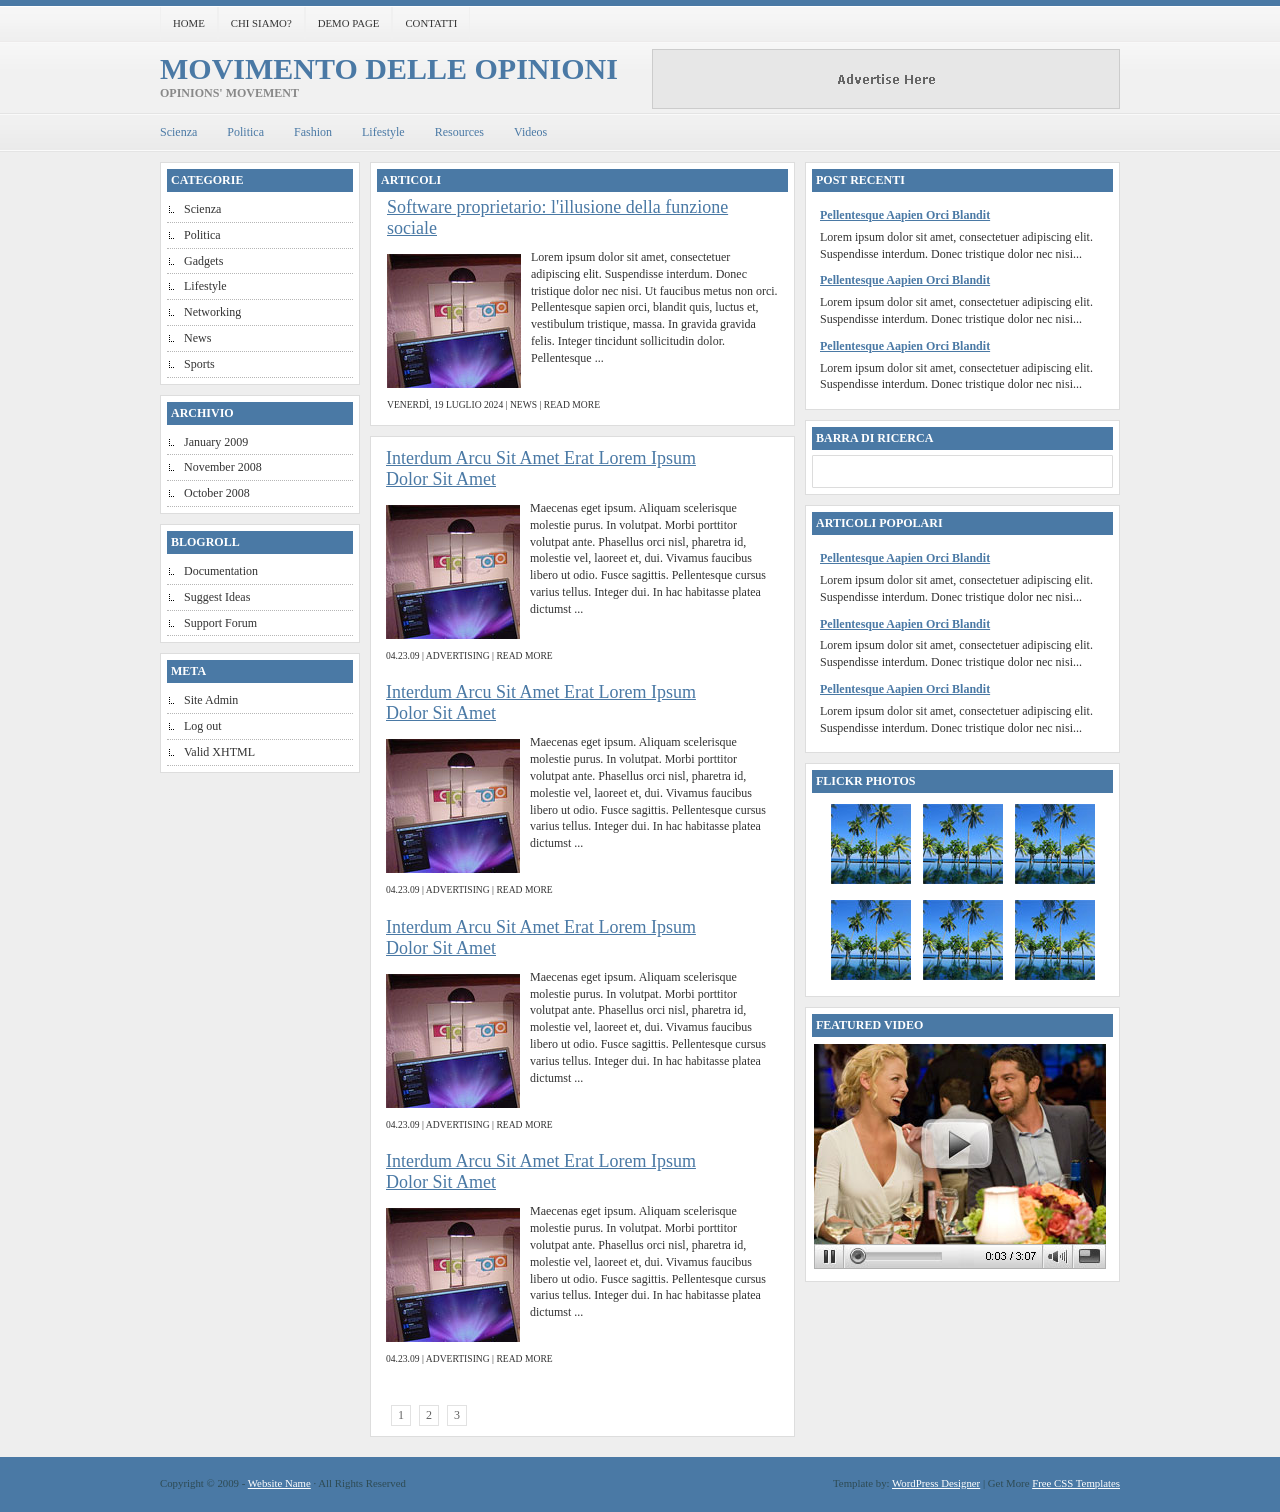
==== index.html @ 12d00dcd "add" ====
<!DOCTYPE html>
<html xmlns="http://www.w3.org/1999/xhtml">
<head>
<title>Mdo - Home</title>
<meta http-equiv="Content-Type" content="text/html; charset=UTF-8" />
<link rel="stylesheet" type="text/css" href="style.css" />
<!--[if lte IE 6]><link rel="stylesheet" type="text/css" href="ie.css" /><![endif]-->
</head>
<body>
<!-- BEGIN wrapper -->
<div id="wrapper">
  <!-- BEGIN header -->
  <div id="header">
    <!-- begin pages -->
    <ul class="pages">
      <li class="f"><a href="index.html">Home</a></li>
      <li><a href="about.html">Chi siamo?</a></li>
      <li><a href="page.html">Demo Page</a></li>
      <li><a href="contact.html">Contatti</a></li>
    </ul>
    <!-- end pages -->
    <!-- begin logo -->
    <div class="logo">
      <h1><a href="#">Movimento delle opinioni</a></h1>
      <p>opinions' movement</p>
    </div>
    <!-- end logo -->
    <!-- begin advertisement -->
    <div class="ad"> <a href="#"><img src="images/ad468x60.gif" alt="" /></a> </div>
    <!-- end advertisement -->
    <!-- begin categories -->
    <ul class="categories">
      <li><a href="#">Scienza</a></li>
      <li><a href="#">Politica</a></li>
      <li><a href="#">Fashion</a></li>
      <li><a href="#">Lifestyle</a></li>
      <li><a href="#">Resources</a></li>
      <li><a href="#">Videos</a></li>
    </ul>
    <!-- end categories -->
  </div>
  <!-- END header -->
  <!-- BEGIN left sidebar -->
  <div id="lsidebar">
    <!-- begin categories -->
    <div class="box">
      <h2>Categorie</h2>
      <ul>
        <li><a href="#">Scienza</a></li>
        <li><a href="#">Politica</a></li>
        <li><a href="#">Gadgets</a></li>
        <li><a href="#">Lifestyle</a></li>
        <li><a href="#">Networking</a></li>
        <li><a href="#">News</a></li>
        <li><a href="#">Sports</a></li>
      </ul>
    </div>
    <!-- end categories -->
    <!-- begin archives -->
    <div class="box">
      <h2>Archivio</h2>
      <ul>
        <li><a href="#">January 2009</a></li>
        <li><a href="#">November 2008</a></li>
        <li><a href="#">October 2008</a></li>
      </ul>
    </div>
    <!-- end archives -->
    <!-- begin blogroll -->
    <div class="box">
      <h2>Blogroll</h2>
      <ul>
        <li><a href="#">Documentation</a></li>
        <li><a href="#">Suggest Ideas</a></li>
        <li><a href="#">Support Forum</a></li>
      </ul>
    </div>
    <!-- end blogroll -->
    <!-- begin meta -->
    <div class="box">
      <h2>Meta</h2>
      <ul>
        <li><a href="#">Site Admin</a></li>
        <li><a href="#">Log out</a></li>
        <li><a href="#">Valid XHTML</a></li>
      </ul>
    </div>
    <!-- end meta -->
  </div>
  <!-- END left sidebar -->
  <!-- BEGIN content -->
  <div id="content">
    <!-- begin featured content -->
    <div id="featured">
      <h2>Articoli</h2>
      <div class="wrapper">
        <div class="featured">
          <h3><a href="#">Software proprietario: l'illusione della funzione sociale</a></h3>
          <span class="comments"></span> <a href="#"><img src="images/_thumb.jpg" alt="" /></a>
          <p> Lorem ipsum dolor sit amet, consectetuer adipiscing elit. Suspendisse interdum. Donec tristique dolor nec nisi. Ut faucibus metus non orci. Pellentesque sapien orci, blandit quis, luctus et, vestibulum tristique, massa. In gravida gravida felis. Integer tincidunt sollicitudin dolor. Pellentesque ...</p>
          <p class="details">Venerdì, 19 Luglio 2024  | <a href="#">News</a> | <a href="#">Read more</a></p>
        </div>
      </div>
    </div>
    <!-- end featured content -->
    <!-- BEGIN recent posts  -->
    <div class="recent">
      <!-- begin post -->
      <div class="post">
        <h3><a href="#">Interdum Arcu Sit Amet Erat Lorem Ipsum Dolor Sit Amet</a></h3>
        <span class="comments"></span> <a href="#"><img src="images/_thumb.jpg" alt="" /></a>
        <p>Maecenas eget ipsum. Aliquam scelerisque molestie purus. In volutpat. Morbi porttitor volutpat ante. Phasellus orci nisl, pharetra id, molestie vel, laoreet et, dui. Vivamus faucibus libero ut odio. Fusce sagittis. Pellentesque cursus varius tellus. Integer dui. In hac habitasse platea dictumst ...</p>
        <p class="details">04.23.09 | <a href="#">Advertising</a> | <a href="#">Read more</a></p>
      </div>
      <!-- end post -->
      <!-- begin post -->
      <div class="post">
        <h3><a href="#">Interdum Arcu Sit Amet Erat Lorem Ipsum Dolor Sit Amet</a></h3>
        <span class="comments"></span> <a href="#"><img src="images/_thumb.jpg" alt="" /></a>
        <p>Maecenas eget ipsum. Aliquam scelerisque molestie purus. In volutpat. Morbi porttitor volutpat ante. Phasellus orci nisl, pharetra id, molestie vel, laoreet et, dui. Vivamus faucibus libero ut odio. Fusce sagittis. Pellentesque cursus varius tellus. Integer dui. In hac habitasse platea dictumst ...</p>
        <p class="details">04.23.09 | <a href="#">Advertising</a> | <a href="#">Read more</a></p>
      </div>
      <!-- end post -->
      <!-- begin post -->
      <div class="post">
        <h3><a href="#">Interdum Arcu Sit Amet Erat Lorem Ipsum Dolor Sit Amet</a></h3>
        <span class="comments"></span> <a href="#"><img src="images/_thumb.jpg" alt="" /></a>
        <p>Maecenas eget ipsum. Aliquam scelerisque molestie purus. In volutpat. Morbi porttitor volutpat ante. Phasellus orci nisl, pharetra id, molestie vel, laoreet et, dui. Vivamus faucibus libero ut odio. Fusce sagittis. Pellentesque cursus varius tellus. Integer dui. In hac habitasse platea dictumst ...</p>
        <p class="details">04.23.09 | <a href="#">Advertising</a> | <a href="#">Read more</a></p>
      </div>
      <!-- end post -->
      <!-- begin post -->
      <div class="post">
        <h3><a href="#">Interdum Arcu Sit Amet Erat Lorem Ipsum Dolor Sit Amet</a></h3>
        <span class="comments"></span> <a href="#"><img src="images/_thumb.jpg" alt="" /></a>
        <p>Maecenas eget ipsum. Aliquam scelerisque molestie purus. In volutpat. Morbi porttitor volutpat ante. Phasellus orci nisl, pharetra id, molestie vel, laoreet et, dui. Vivamus faucibus libero ut odio. Fusce sagittis. Pellentesque cursus varius tellus. Integer dui. In hac habitasse platea dictumst ...</p>
        <p class="details">04.23.09 | <a href="#">Advertising</a> | <a href="#">Read more</a></p>
      </div>
      <!-- end post -->
      <!-- begin post navigation -->
      <div class="postnav">
        <ul>
          <li><a href="#">1</a></li>
          <li><a href="#">2</a></li>
          <li><a href="#">3</a></li>
        </ul>
      </div>
      <!-- end post navigation -->
      <div class="break"></div>
    </div>
    <!-- END recent posts  -->
  </div>
  <!-- END content -->
  <!-- BEGIN right sidebar -->
  <div id="rsidebar">
    <!-- begin advertisement -->
    <div class="box">
      <h2>Post recenti</h2>
      <ul>
        <li> <a href="#">Pellentesque Aapien Orci Blandit</a>
          <p>Lorem ipsum dolor sit amet, consectetuer adipiscing elit. Suspendisse interdum. Donec tristique dolor nec nisi...</p>
        </li>
        <li> <a href="#">Pellentesque Aapien Orci Blandit</a>
          <p>Lorem ipsum dolor sit amet, consectetuer adipiscing elit. Suspendisse interdum. Donec tristique dolor nec nisi...</p>
        </li>
        <li> <a href="#">Pellentesque Aapien Orci Blandit</a>
          <p>Lorem ipsum dolor sit amet, consectetuer adipiscing elit. Suspendisse interdum. Donec tristique dolor nec nisi...</p>
        </li>
      </ul>
    </div>
    <!-- end advertisement -->
    <!-- begin search box -->
    <div class="box">
      <h2>Barra di ricerca</h2>
      <form action="#">
        <input type="text" name="s" id="s" value="" />
        <button type="submit">Go</button>
      </form>
    </div>
    <!-- end search box -->
    <!-- begin popular posts -->
    <div class="box">
      <h2>Articoli popolari</h2>
      <ul>
        <li> <a href="#">Pellentesque Aapien Orci Blandit</a>
          <p>Lorem ipsum dolor sit amet, consectetuer adipiscing elit. Suspendisse interdum. Donec tristique dolor nec nisi...</p>
        </li>
        <li> <a href="#">Pellentesque Aapien Orci Blandit</a>
          <p>Lorem ipsum dolor sit amet, consectetuer adipiscing elit. Suspendisse interdum. Donec tristique dolor nec nisi...</p>
        </li>
        <li> <a href="#">Pellentesque Aapien Orci Blandit</a>
          <p>Lorem ipsum dolor sit amet, consectetuer adipiscing elit. Suspendisse interdum. Donec tristique dolor nec nisi...</p>
        </li>
      </ul>
    </div>
    <!-- end popular posts -->
    <!-- begin flickr photos -->
    <div class="box">
      <h2>Flickr Photos</h2>
      <p class="flickr"><a href="#"><img src="images/_flickr.jpg" alt="" /></a><a href="#"><img src="images/_flickr.jpg" alt="" /></a><a href="#"><img src="images/_flickr.jpg" alt="" /></a><a href="#"><img src="images/_flickr.jpg" alt="" /></a><a href="#"><img src="images/_flickr.jpg" alt="" /></a><a href="#"><img src="images/_flickr.jpg" alt="" /></a></p>
    </div>
    <!-- end flickr photos -->
    <!-- begin featured video -->
    <div class="box">
      <h2>Featured Video</h2>
      <div class="video"> <img src="images/_video.jpg" alt="" /> </div>
    </div>
    <!-- end featured video -->
    <!-- begin tag cloud -->
    <!-- end tag cloud -->
  </div>
  <!-- END right sidebar -->
</div>
<!-- END wrapper -->
<!-- BEGIN footer -->
<div id="footer">
  <div class="wrapper">
    <p class="l">Copyright &copy; 2009 - <a href="#">Website Name</a> &middot; All Rights Reserved</p>
    <p class="r">Template by: <a href="http://www.wpthemedesigner.com/">WordPress Designer</a> | Get More <a href="#">Free CSS Templates</a></p>
  </div>
</div>
<!-- END footer -->
</body>
</html>
---- style.css ----
* {
	margin: 0; padding: 0;
}
body {
	text-align: center;
	font: 12px Verdana;
	color: #333333;
	background: #EEEEEE url(images/background.gif) repeat-x 0 0;
}
a {
	color: #4A79A5;
}
a:hover {
	text-decoration: none;
	color: #ff0000;
}
img {
	border: 0;
}

.break {
	font-size: 0;
	width: 0; height: 0;
	clear: both;
}
.alignleft {
	float: left;
	margin: 4px 10px 5px 0;
}
.alignright {
	float: right;
	margin: 4px 0 5px 10px;
}
.aligncenter {
	text-align: center;
}
.hidden {
	display: none;
}

/** BEGIN wrapper **/
#wrapper {
	width: 960px;
	margin: auto auto;
	text-align: left;
}
/** END wrapper **/

/** BEGIN header **/
#header {
	height: 152px;
	margin-bottom: 10px;
	overflow: hidden;
}
	#header .pages {
		list-style-type: none;
		height: 42px;
		padding-top: 7px;
	}
		#header .pages li {
			float: left;
			text-transform: uppercase;
			font-size: 0.9em;
		}
		#header .pages li a {
			display: block;
			text-decoration: none;
			color: #333333;
			display: block;
			padding: 10px 12px;
			border-width: 0 1px;
			border-style: solid;
			border-color: #F0F0F0;
		}
		#header .pages li a:hover {
			border-color: #ffffff;
		}
	#header .logo {
		float: left;
		clear: both;
		height: 65px;
	}
		#header .logo h1 {
			text-transform: uppercase;
			font-size: 2.5em;
			padding-top: 3px;
		}
			#header .logo h1 a {
				text-decoration: none;
			}
		#header .logo p {
			font-weight: bold;
			text-transform: uppercase;
			color: #888888;
		}
	#header .ad {
		float: right;
	}
	#header .categories {
		list-style-type: none;
		clear: both;
		height: 37px;
		margin-left: -15px;
	}
		#header .categories li {
			float: left;
		}
		#header .categories li a {
			display: block;
			padding: 11px 15px 12px;
			text-decoration: none;
		}
		#header .categories li a:hover {
			font-weight: bold;
			color: #4A79A5;
		}
/** END header **/

/** BEGIN sidebars **/
.box {
	background-color: #FFFFFF;
	border: 1px solid #DDDDDD;
	padding: 6px;
	margin-bottom: 10px;
}
	.box h2 {
		background-color: #4A79A5;
		color: #ffffff;
		font-size: 1em;
		text-transform: uppercase;
		padding: 4px;
		margin-bottom: 5px;
	}
#lsidebar {
	width: 200px;
	float: left;
	padding-bottom: 10px;
}
	#lsidebar ul {
		list-style-type: none;
	}
		#lsidebar ul li {
			line-height: 1.4em;
			padding: 4px 0 4px 17px;
			background: url(images/bullet.gif) no-repeat 2px 9px;
			border-bottom: 1px dotted #B6B6B6;
		}
		#lsidebar ul li a {
			color: #333333;
			text-decoration: none;
		}
		#lsidebar ul li a:hover {
			color: #4A79A5;
			text-decoration: underline;
		}
#rsidebar {
	width: 315px;
	float: right;
	padding-bottom: 10px;
}
	#rsidebar .ads {
		padding: 0 7px;
		text-align: center;
	}
		#rsidebar .ads img {
			margin: 7px;
		}
	#rsidebar form {
		height: 33px;
		background: url(images/search.gif) no-repeat center 0;
	}
		#rsidebar form input {
			border: 0;
			width: 290px;
			margin: 9px 0 0 5px;
		}
		#rsidebar form button {
			display: none;
		}
	#rsidebar ul {
		list-style-type: none;
		padding: 5px 8px;
	}
		#rsidebar ul li {
			line-height: 1.4em;
			padding: 5px 0;
		}
		#rsidebar ul li a {
			font-weight: bold;
		}
		#rsidebar ul li p {
			padding-top: 5px;
		}
	#rsidebar .flickr {
		text-align: center;
		padding: 0 7px;
	}
		#rsidebar .flickr img {
			margin: 6px;
		}
	#rsidebar .video {
		padding: 2px;
	}
	#rsidebar .tags {
		padding: 2px 6px;
	}
		#rsidebar .tags a {
			
		}
		#rsidebar .tags a:hover {
			
		}
/** END sidebars **/

/** BEGIN content **/
#content {
	width: 425px;
	float: left;
	padding: 0 0 10px 10px;
}
	#featured {
		background-color: #FFFFFF;
		border: 1px solid #DDDDDD;
		height: 250px;
		margin-bottom: 10px;
		padding: 6px;
	}
	#content .featured {
		position: relative;
		padding: 0 6px 12px;
		height: 240px;

	}
		#featured h2 {
			background-color: #4A79A5;
			color: #ffffff;
			font-size: 1em;
			text-transform: uppercase;
			padding: 4px;
			margin-bottom: 5px;
		}
		#content .featured .comments a {
			position: absolute;
			display: block;
			width: 31px; height: 25px;
			background: url(images/comments.gif) no-repeat 0 0;
			top: 5px; right: 10px;
			text-align: center;
			font-size: 0.8em;
			color: #333333;
			text-decoration: none;
			padding-top: 5px;
		}
		#content .featured h3 {
			font-size: 1.5em;
			margin-bottom: 10px;
			font-weight: normal;
			padding: 0 50px 0 4px;
		}
		#content .featured img {
			float: left;
			margin: 5px 10px 10px 4px;
			width: 134px; height: 134px;
		}
		#content .featured p {
			line-height: 1.4em;
			margin-bottom: 10px;
			padding: 0 4px;
		}
		#content .featured .details {
			clear: both;
			text-transform: uppercase;
			font-size: 0.8em;
			margin-bottom: 0;
		}
			#content .featured .details a {
				color: #333333;
				text-decoration: none;
			}
			#content .featured .details a:hover {
				color: #4A79A5;
				text-decoration: underline;
			}
	#content .recent {
		background-color: #FFFFFF;
		border: 1px solid #DDDDDD;
		padding: 6px;
		margin-bottom: 10px;
	}
	#content .post {
		position: relative;
		padding: 5px;
		margin-bottom: 10px;
	}
		#content .recent h2 {
			background-color: #4A79A5;
			color: #ffffff;
			font-size: 1em;
			text-transform: uppercase;
			padding: 4px;
			margin-bottom: 5px;
		}
		#content .post .comments a {
			position: absolute;
			display: block;
			width: 31px; height: 25px;
			background: url(images/comments.gif) no-repeat 0 0;
			top: 10px; right: 10px;
			text-align: center;
			font-size: 0.8em;
			color: #333333;
			text-decoration: none;
			padding-top: 5px;
		}
		#content .post h3 {
			font-size: 1.5em;
			margin-bottom: 10px;
			font-weight: normal;
			padding: 0 50px 0 4px;
		}
		#content .post img {
			float: left;
			margin: 5px 10px 10px 4px;
			width: 134px; height: 134px;
		}
		#content .post p {
			line-height: 1.4em;
			margin-bottom: 10px;
			padding: 0 4px;
		}
		#content .post .details {
			clear: both;
			text-transform: uppercase;
			font-size: 0.8em;
			margin-bottom: 0;
		}
			#content .post .details a {
				color: #333333;
				text-decoration: none;
			}
			#content .post .details a:hover {
				color: #4A79A5;
				text-decoration: underline;
			}
	#content .postnav {
		clear: both;
		padding: 10px 0;
	}
		#content .postnav ul {
			list-style-type: none;
			padding: 10px;
		}
			#content .postnav ul li {
				float: left;
				color: #B5B4BC;
				padding: 4px;
			}
			#content .postnav ul li a {
				color: #636363;
				text-decoration: none;
				display: block;
				padding: 2px 6px;
				border: 1px solid #E2E2E2;
			}
			#content .postnav ul li a:hover {
				border-color: #ffffff;
			}
			#wp_page_numbers ul {
				border-top: 0 !important;
			}
			#wp_page_numbers .page_info {
				padding: 3px 6px !important;
				margin-right: 2px;
				border: 1px solid #e0e0e0 !important;
				margin-top: 4px;
			}
			#wp_page_numbers .active_page a {
				background-color: #ffffff !important;
				border: 0 !important;
			}
/** END content **/

/** BEGIN footer **/
#footer {
	clear: both;
	background-color: #4A79A5;
	color: #2E4B54;
	font-size: 0.9em;
	height: 35px;
	padding-top: 20px;
}
	#footer a {
		color: #ffffff;
	}
	#footer .wrapper {
		width: 960px;
		margin: auto auto;
		text-align: left;
	}
	#footer .l {
		float: left;
	}
	#footer .r {
		float: right;
	}
/** END footer **/

/** BEGIN miscellaneous **/
#content .single {
	padding: 2px;
}
	#content .single p {
		line-height: 1.5em;
		margin-bottom: 10px;
	}
	#content .single ul, #content .single ol {
		list-style-position: inside;
		margin-bottom: 10px;
	}
	#content .single li {
		line-height: 1.5em;
		padding: 2px 0;
	}
	#content .single blockquote {
		padding: 10px 10px 5px;
		margin-bottom: 10px;

		background-color: #eeeeee;
		border-width: 1px 0;
		border-style: solid;
		border-color: #e0e0e0;
	}
	#content .single h3, #content .single h4, #content .single h5, #content .single h6 {
		font-size: 1.2em;
		margin-bottom: 5px;
	}
#comments {
	padding: 2px;
}
	#comments a {
		text-decoration: none;
	}
	#comments h2 {
		font-size: 1.6em;
		margin: 10px 0;
	}
	#comments p {
		margin-bottom: 10px;
		line-height: 1.6em;
	}
	#comments form {
		
	}
	#comments form p {
		margin-bottom: 5px;
	}
		#comments form input {
			margin-right: 5px;
		}
		#comments form input, textarea {
			border: 1px solid #cccccc;
			font-size: 0.9em;
			font-family: Verdana;
			padding: 4px;
			background-position: 4px 4px;
			background-repeat: no-repeat;
		}
		#comments form input {
			width: 240px;
			border: 1px solid #cccccc;
		}
		#comments form textarea {
			width: 350px;
			padding: 4px 4px !important;
			border: 1px solid #cccccc;
		}
		#comments form button {
			border: 1px solid #a0a0a0;
			font-size: 1em;
			font-family: Verdana;
			padding: 2px 6px;
		}
	.commentdetails {
		margin-top: 25px;
	}
	.commentauthor {
		margin-bottom: 5px !important;
		font-weight: bold;
	}
	.commentdate {
		font-size: 0.8em;
		margin-bottom: 5px;
		color: #909090;
	}
	.required {
		color: #ff0000;
	}
h2.title {
	font-size: 1em !important;
	text-transform: uppercase;
	padding: 10px;
	color: #565656;
}
.notfound {
	padding: 40px;
}
	.notfound h2 {
		font-size: 18px;
		font-weight: normal;
		margin-bottom: 10px;
	}

/** END miscellaneous **/


#comments ol {
	list-style-type: none;
	clear: both;
	padding: 0;
	margin: 0;
}
	#comments .buffer {
		padding: 10px;
	}
	#comments ol li {
		margin-bottom: 10px;
	}
	#comments ol li ul li {
		border: 1px solid #e0e0e0;
		padding: 10px;
	}
	#comments ol li .avatar {
		float: right;
	}
	#comments ol li .comment-author {
		
	}
		#comments ol li .comment-author .fn {
			font-weight: bold;
			font-size: 1.2em;
		}
	#comments ol li .comment-meta {
		font-size: 0.9em;
		color: #999999;
		margin: 5px 0 10px;
	}
	#comments ol li .reply {
		font-size: 0.9em;
		font-weight: bold;
		padding-bottom: 10px;
	}
	#comments .children {
		list-style-type: none;
	}
#comments .navigation {
	padding: 0 0 40px;
	font-size: 0.9em;
}
	#comments .navigation a {
		color: #999999;
		padding: 3px 8px;
		border: 1px solid #cccccc;
	}
	#comments .navigation a:hover {
		color: #000000;
		border-color: #000000;
		text-decoration: none;
	}
#comments .says {
	display: none;
}
---- ie.css ----
#content .featured { height: 0; }
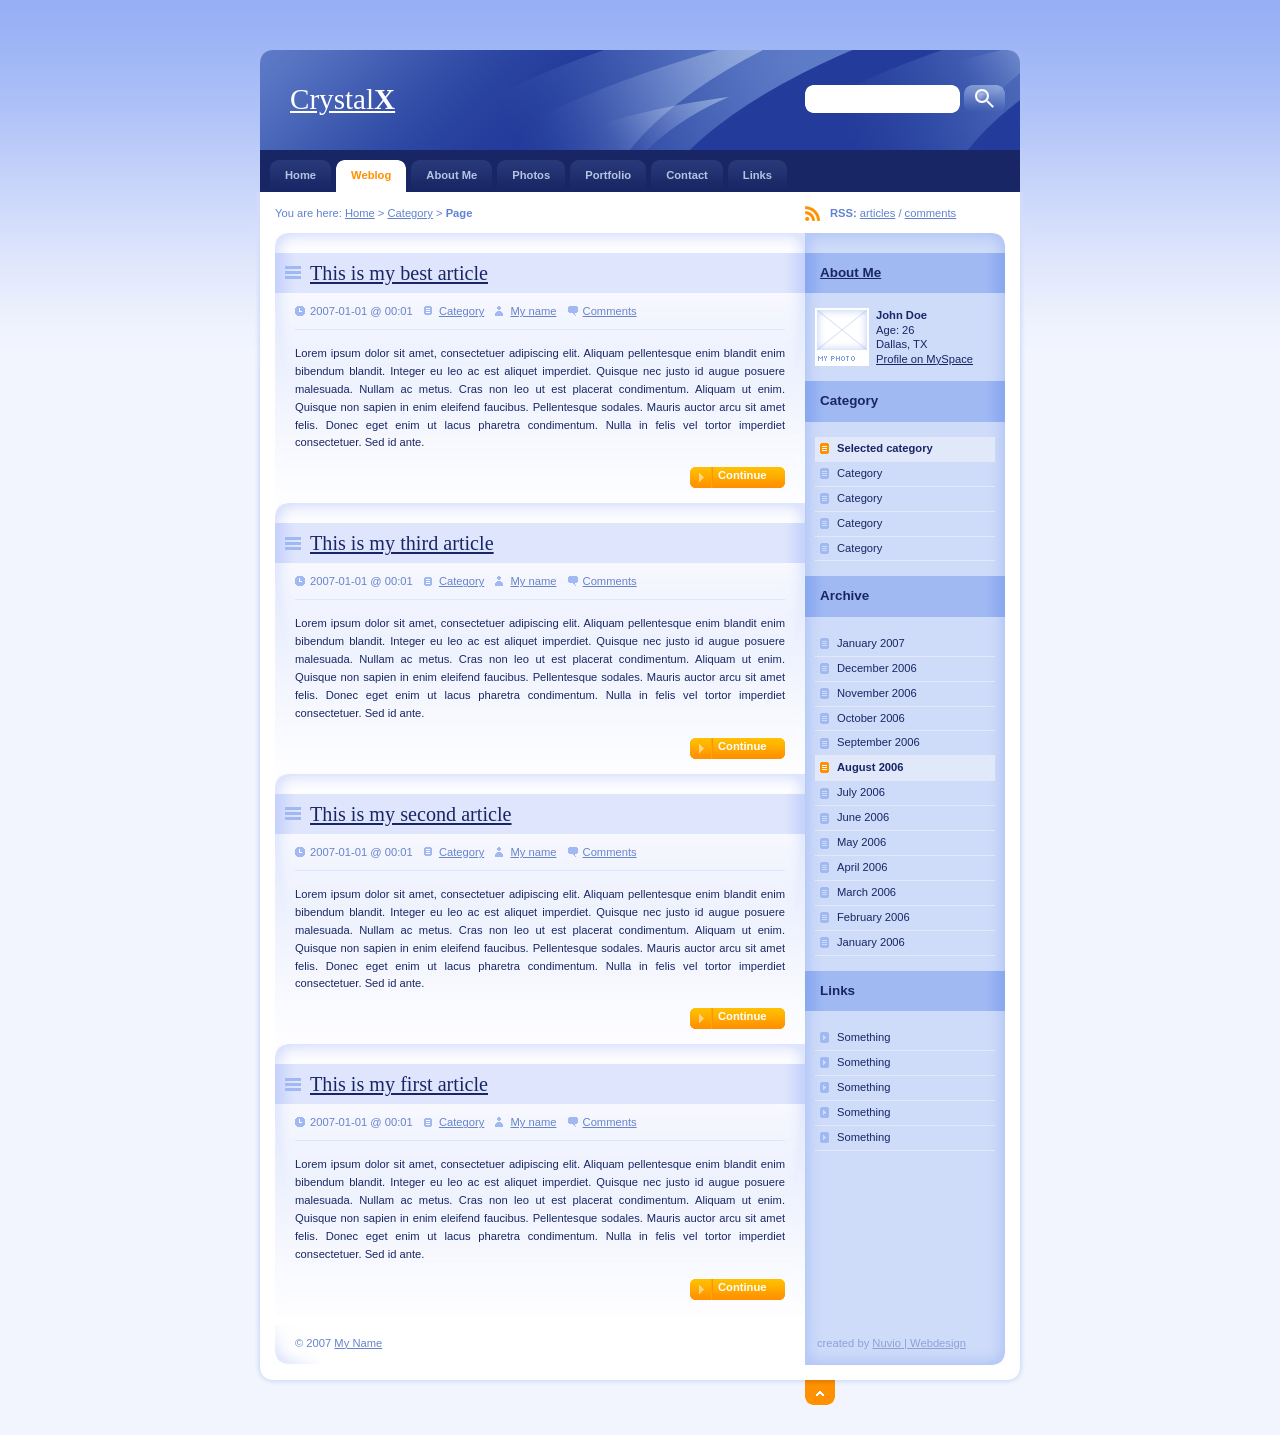
==== commit 450c6a07: "add" ====
--- a/index.html
+++ b/index.html
@@ -1,224 +1,199 @@
-<!DOCTYPE html>
-<html xmlns="http://www.w3.org/1999/xhtml">
+<?xml version="1.0"?>
+<!DOCTYPE html PUBLIC "-//W3C//DTD XHTML 1.0 Strict//EN" "http://www.w3.org/TR/xhtml1/DTD/xhtml1-strict.dtd">
+<html xmlns="http://www.w3.org/1999/xhtml" xml:lang="cs" lang="cs">
 <head>
-<title>Mdo - Home</title>
-<meta http-equiv="Content-Type" content="text/html; charset=UTF-8" />
-<link rel="stylesheet" type="text/css" href="style.css" />
-<!--[if lte IE 6]><link rel="stylesheet" type="text/css" href="ie.css" /><![endif]-->
+<title>CrystalX</title>
+<meta http-equiv="content-type" content="text/html; charset=utf-8" />
+<link rel="stylesheet" media="screen,projection" type="text/css" href="css/main.css" />
+<link rel="stylesheet" media="print" type="text/css" href="css/print.css" />
+<link rel="stylesheet" media="aural" type="text/css" href="css/aural.css" />
 </head>
-<body>
-<!-- BEGIN wrapper -->
-<div id="wrapper">
-  <!-- BEGIN header -->
+<body id="www-url-cz">
+<!-- Main -->
+<div id="main" class="box">
+  <!-- Header -->
   <div id="header">
-    <!-- begin pages -->
-    <ul class="pages">
-      <li class="f"><a href="index.html">Home</a></li>
-      <li><a href="about.html">Chi siamo?</a></li>
-      <li><a href="page.html">Demo Page</a></li>
-      <li><a href="contact.html">Contatti</a></li>
-    </ul>
-    <!-- end pages -->
-    <!-- begin logo -->
-    <div class="logo">
-      <h1><a href="#">Movimento delle opinioni</a></h1>
-      <p>opinions' movement</p>
+    <!-- Logotyp -->
+    <h1 id="logo"><a href="#">Crystal<strong>X</strong><span></span></a></h1>
+    <hr class="noscreen" />
+    <!-- Quick links -->
+    <div class="noscreen noprint">
+      <p><em>Quick links: <a href="#content">content</a>, <a href="#tabs">navigation</a>, <a href="#search">search</a>.</em></p>
+      <hr />
     </div>
-    <!-- end logo -->
-    <!-- begin advertisement -->
-    <div class="ad"> <a href="#"><img src="images/ad468x60.gif" alt="" /></a> </div>
-    <!-- end advertisement -->
-    <!-- begin categories -->
-    <ul class="categories">
-      <li><a href="#">Scienza</a></li>
-      <li><a href="#">Politica</a></li>
-      <li><a href="#">Fashion</a></li>
-      <li><a href="#">Lifestyle</a></li>
-      <li><a href="#">Resources</a></li>
-      <li><a href="#">Videos</a></li>
-    </ul>
-    <!-- end categories -->
-  </div>
-  <!-- END header -->
-  <!-- BEGIN left sidebar -->
-  <div id="lsidebar">
-    <!-- begin categories -->
-    <div class="box">
-      <h2>Categorie</h2>
-      <ul>
-        <li><a href="#">Scienza</a></li>
-        <li><a href="#">Politica</a></li>
-        <li><a href="#">Gadgets</a></li>
-        <li><a href="#">Lifestyle</a></li>
-        <li><a href="#">Networking</a></li>
-        <li><a href="#">News</a></li>
-        <li><a href="#">Sports</a></li>
-      </ul>
-    </div>
-    <!-- end categories -->
-    <!-- begin archives -->
-    <div class="box">
-      <h2>Archivio</h2>
-      <ul>
-        <li><a href="#">January 2009</a></li>
-        <li><a href="#">November 2008</a></li>
-        <li><a href="#">October 2008</a></li>
-      </ul>
-    </div>
-    <!-- end archives -->
-    <!-- begin blogroll -->
-    <div class="box">
-      <h2>Blogroll</h2>
-      <ul>
-        <li><a href="#">Documentation</a></li>
-        <li><a href="#">Suggest Ideas</a></li>
-        <li><a href="#">Support Forum</a></li>
-      </ul>
-    </div>
-    <!-- end blogroll -->
-    <!-- begin meta -->
-    <div class="box">
-      <h2>Meta</h2>
-      <ul>
-        <li><a href="#">Site Admin</a></li>
-        <li><a href="#">Log out</a></li>
-        <li><a href="#">Valid XHTML</a></li>
-      </ul>
-    </div>
-    <!-- end meta -->
-  </div>
-  <!-- END left sidebar -->
-  <!-- BEGIN content -->
-  <div id="content">
-    <!-- begin featured content -->
-    <div id="featured">
-      <h2>Articoli</h2>
-      <div class="wrapper">
-        <div class="featured">
-          <h3><a href="#">Software proprietario: l'illusione della funzione sociale</a></h3>
-          <span class="comments"></span> <a href="#"><img src="images/_thumb.jpg" alt="" /></a>
-          <p> Lorem ipsum dolor sit amet, consectetuer adipiscing elit. Suspendisse interdum. Donec tristique dolor nec nisi. Ut faucibus metus non orci. Pellentesque sapien orci, blandit quis, luctus et, vestibulum tristique, massa. In gravida gravida felis. Integer tincidunt sollicitudin dolor. Pellentesque ...</p>
-          <p class="details">Venerdì, 19 Luglio 2024  | <a href="#">News</a> | <a href="#">Read more</a></p>
-        </div>
-      </div>
-    </div>
-    <!-- end featured content -->
-    <!-- BEGIN recent posts  -->
-    <div class="recent">
-      <!-- begin post -->
-      <div class="post">
-        <h3><a href="#">Interdum Arcu Sit Amet Erat Lorem Ipsum Dolor Sit Amet</a></h3>
-        <span class="comments"></span> <a href="#"><img src="images/_thumb.jpg" alt="" /></a>
-        <p>Maecenas eget ipsum. Aliquam scelerisque molestie purus. In volutpat. Morbi porttitor volutpat ante. Phasellus orci nisl, pharetra id, molestie vel, laoreet et, dui. Vivamus faucibus libero ut odio. Fusce sagittis. Pellentesque cursus varius tellus. Integer dui. In hac habitasse platea dictumst ...</p>
-        <p class="details">04.23.09 | <a href="#">Advertising</a> | <a href="#">Read more</a></p>
-      </div>
-      <!-- end post -->
-      <!-- begin post -->
-      <div class="post">
-        <h3><a href="#">Interdum Arcu Sit Amet Erat Lorem Ipsum Dolor Sit Amet</a></h3>
-        <span class="comments"></span> <a href="#"><img src="images/_thumb.jpg" alt="" /></a>
-        <p>Maecenas eget ipsum. Aliquam scelerisque molestie purus. In volutpat. Morbi porttitor volutpat ante. Phasellus orci nisl, pharetra id, molestie vel, laoreet et, dui. Vivamus faucibus libero ut odio. Fusce sagittis. Pellentesque cursus varius tellus. Integer dui. In hac habitasse platea dictumst ...</p>
-        <p class="details">04.23.09 | <a href="#">Advertising</a> | <a href="#">Read more</a></p>
-      </div>
-      <!-- end post -->
-      <!-- begin post -->
-      <div class="post">
-        <h3><a href="#">Interdum Arcu Sit Amet Erat Lorem Ipsum Dolor Sit Amet</a></h3>
-        <span class="comments"></span> <a href="#"><img src="images/_thumb.jpg" alt="" /></a>
-        <p>Maecenas eget ipsum. Aliquam scelerisque molestie purus. In volutpat. Morbi porttitor volutpat ante. Phasellus orci nisl, pharetra id, molestie vel, laoreet et, dui. Vivamus faucibus libero ut odio. Fusce sagittis. Pellentesque cursus varius tellus. Integer dui. In hac habitasse platea dictumst ...</p>
-        <p class="details">04.23.09 | <a href="#">Advertising</a> | <a href="#">Read more</a></p>
-      </div>
-      <!-- end post -->
-      <!-- begin post -->
-      <div class="post">
-        <h3><a href="#">Interdum Arcu Sit Amet Erat Lorem Ipsum Dolor Sit Amet</a></h3>
-        <span class="comments"></span> <a href="#"><img src="images/_thumb.jpg" alt="" /></a>
-        <p>Maecenas eget ipsum. Aliquam scelerisque molestie purus. In volutpat. Morbi porttitor volutpat ante. Phasellus orci nisl, pharetra id, molestie vel, laoreet et, dui. Vivamus faucibus libero ut odio. Fusce sagittis. Pellentesque cursus varius tellus. Integer dui. In hac habitasse platea dictumst ...</p>
-        <p class="details">04.23.09 | <a href="#">Advertising</a> | <a href="#">Read more</a></p>
-      </div>
-      <!-- end post -->
-      <!-- begin post navigation -->
-      <div class="postnav">
-        <ul>
-          <li><a href="#">1</a></li>
-          <li><a href="#">2</a></li>
-          <li><a href="#">3</a></li>
-        </ul>
-      </div>
-      <!-- end post navigation -->
-      <div class="break"></div>
-    </div>
-    <!-- END recent posts  -->
-  </div>
-  <!-- END content -->
-  <!-- BEGIN right sidebar -->
-  <div id="rsidebar">
-    <!-- begin advertisement -->
-    <div class="box">
-      <h2>Post recenti</h2>
-      <ul>
-        <li> <a href="#">Pellentesque Aapien Orci Blandit</a>
-          <p>Lorem ipsum dolor sit amet, consectetuer adipiscing elit. Suspendisse interdum. Donec tristique dolor nec nisi...</p>
-        </li>
-        <li> <a href="#">Pellentesque Aapien Orci Blandit</a>
-          <p>Lorem ipsum dolor sit amet, consectetuer adipiscing elit. Suspendisse interdum. Donec tristique dolor nec nisi...</p>
-        </li>
-        <li> <a href="#">Pellentesque Aapien Orci Blandit</a>
-          <p>Lorem ipsum dolor sit amet, consectetuer adipiscing elit. Suspendisse interdum. Donec tristique dolor nec nisi...</p>
-        </li>
-      </ul>
-    </div>
-    <!-- end advertisement -->
-    <!-- begin search box -->
-    <div class="box">
-      <h2>Barra di ricerca</h2>
-      <form action="#">
-        <input type="text" name="s" id="s" value="" />
-        <button type="submit">Go</button>
+    <!-- Search -->
+    <div id="search" class="noprint">
+      <form action="#" method="get">
+        <fieldset>
+        <legend>Search</legend>
+        <label><span class="noscreen">Find:</span> <span id="search-input-out">
+        <input type="text" name="" id="search-input" size="30" />
+        </span></label>
+        <input type="image" src="design/search_submit.gif" id="search-submit" value="OK" />
+        </fieldset>
       </form>
     </div>
-    <!-- end search box -->
-    <!-- begin popular posts -->
-    <div class="box">
-      <h2>Articoli popolari</h2>
-      <ul>
-        <li> <a href="#">Pellentesque Aapien Orci Blandit</a>
-          <p>Lorem ipsum dolor sit amet, consectetuer adipiscing elit. Suspendisse interdum. Donec tristique dolor nec nisi...</p>
-        </li>
-        <li> <a href="#">Pellentesque Aapien Orci Blandit</a>
-          <p>Lorem ipsum dolor sit amet, consectetuer adipiscing elit. Suspendisse interdum. Donec tristique dolor nec nisi...</p>
-        </li>
-        <li> <a href="#">Pellentesque Aapien Orci Blandit</a>
-          <p>Lorem ipsum dolor sit amet, consectetuer adipiscing elit. Suspendisse interdum. Donec tristique dolor nec nisi...</p>
-        </li>
-      </ul>
+    <!-- /search -->
+  </div>
+  <!-- /header -->
+  <!-- Main menu (tabs) -->
+  <div id="tabs" class="noprint">
+    <h3 class="noscreen">Navigation</h3>
+    <ul class="box">
+      <li><a href="#">Home<span class="tab-l"></span><span class="tab-r"></span></a></li>
+      <li id="active"><a href="#">Weblog<span class="tab-l"></span><span class="tab-r"></span></a></li>
+      <!-- Active -->
+      <li><a href="#">About Me<span class="tab-l"></span><span class="tab-r"></span></a></li>
+      <li><a href="#">Photos<span class="tab-l"></span><span class="tab-r"></span></a></li>
+      <li><a href="#">Portfolio<span class="tab-l"></span><span class="tab-r"></span></a></li>
+      <li><a href="#">Contact<span class="tab-l"></span><span class="tab-r"></span></a></li>
+      <li><a href="#">Links<span class="tab-l"></span><span class="tab-r"></span></a></li>
+    </ul>
+    <hr class="noscreen" />
+  </div>
+  <!-- /tabs -->
+  <!-- Page (2 columns) -->
+  <div id="page" class="box">
+    <div id="page-in" class="box">
+      <div id="strip" class="box noprint">
+        <!-- RSS feeds -->
+        <p id="rss"><strong>RSS:</strong> <a href="#">articles</a> / <a href="#">comments</a></p>
+        <hr class="noscreen" />
+        <!-- Breadcrumbs -->
+        <p id="breadcrumbs">You are here: <a href="#">Home</a> &gt; <a href="#">Category</a> &gt; <strong>Page</strong></p>
+        <hr class="noscreen" />
+      </div>
+      <!-- /strip -->
+      <!-- Content -->
+      <div id="content">
+        <!-- Article -->
+        <div class="article">
+          <h2><span><a href="#">This is my best article</a></span></h2>
+          <p class="info noprint"> <span class="date">2007-01-01 @ 00:01</span><span class="noscreen">,</span> <span class="cat"><a href="#">Category</a></span><span class="noscreen">,</span> <span class="user"><a href="#">My name</a></span><span class="noscreen">,</span> <span class="comments"><a href="#">Comments</a></span> </p>
+          <p>Lorem ipsum dolor sit amet, consectetuer adipiscing elit. Aliquam pellentesque enim blandit enim bibendum blandit.
+            Integer eu leo ac est aliquet imperdiet. Quisque nec justo id augue posuere malesuada. Nullam ac metus. Cras non leo
+            ut est placerat condimentum. Aliquam ut enim. Quisque non sapien in enim eleifend faucibus. Pellentesque sodales. Mauris
+            auctor arcu sit amet felis. Donec eget enim ut lacus pharetra condimentum. Nulla in felis vel tortor imperdiet consectetuer.
+            Sed id ante.</p>
+          <p class="btn-more box noprint"><strong><a href="#">Continue</a></strong></p>
+        </div>
+        <!-- /article -->
+        <hr class="noscreen" />
+        <!-- Article -->
+        <div class="article">
+          <h2><span><a href="#">This is my third article</a></span></h2>
+          <p class="info noprint"> <span class="date">2007-01-01 @ 00:01</span><span class="noscreen">,</span> <span class="cat"><a href="#">Category</a></span><span class="noscreen">,</span> <span class="user"><a href="#">My name</a></span><span class="noscreen">,</span> <span class="comments"><a href="#">Comments</a></span> </p>
+          <p>Lorem ipsum dolor sit amet, consectetuer adipiscing elit. Aliquam pellentesque enim blandit enim bibendum blandit.
+            Integer eu leo ac est aliquet imperdiet. Quisque nec justo id augue posuere malesuada. Nullam ac metus. Cras non leo
+            ut est placerat condimentum. Aliquam ut enim. Quisque non sapien in enim eleifend faucibus. Pellentesque sodales. Mauris
+            auctor arcu sit amet felis. Donec eget enim ut lacus pharetra condimentum. Nulla in felis vel tortor imperdiet consectetuer.
+            Sed id ante.</p>
+          <p class="btn-more box noprint"><strong><a href="#">Continue</a></strong></p>
+        </div>
+        <!-- /article -->
+        <hr class="noscreen" />
+        <!-- Article -->
+        <div class="article">
+          <h2><span><a href="#">This is my second article</a></span></h2>
+          <p class="info noprint"> <span class="date">2007-01-01 @ 00:01</span><span class="noscreen">,</span> <span class="cat"><a href="#">Category</a></span><span class="noscreen">,</span> <span class="user"><a href="#">My name</a></span><span class="noscreen">,</span> <span class="comments"><a href="#">Comments</a></span> </p>
+          <p>Lorem ipsum dolor sit amet, consectetuer adipiscing elit. Aliquam pellentesque enim blandit enim bibendum blandit.
+            Integer eu leo ac est aliquet imperdiet. Quisque nec justo id augue posuere malesuada. Nullam ac metus. Cras non leo
+            ut est placerat condimentum. Aliquam ut enim. Quisque non sapien in enim eleifend faucibus. Pellentesque sodales. Mauris
+            auctor arcu sit amet felis. Donec eget enim ut lacus pharetra condimentum. Nulla in felis vel tortor imperdiet consectetuer.
+            Sed id ante.</p>
+          <p class="btn-more box noprint"><strong><a href="#">Continue</a></strong></p>
+        </div>
+        <!-- /article -->
+        <hr class="noscreen" />
+        <!-- Article -->
+        <div class="article">
+          <h2><span><a href="#">This is my first article</a></span></h2>
+          <p class="info noprint"> <span class="date">2007-01-01 @ 00:01</span><span class="noscreen">,</span> <span class="cat"><a href="#">Category</a></span><span class="noscreen">,</span> <span class="user"><a href="#">My name</a></span><span class="noscreen">,</span> <span class="comments"><a href="#">Comments</a></span> </p>
+          <p>Lorem ipsum dolor sit amet, consectetuer adipiscing elit. Aliquam pellentesque enim blandit enim bibendum blandit.
+            Integer eu leo ac est aliquet imperdiet. Quisque nec justo id augue posuere malesuada. Nullam ac metus. Cras non leo
+            ut est placerat condimentum. Aliquam ut enim. Quisque non sapien in enim eleifend faucibus. Pellentesque sodales. Mauris
+            auctor arcu sit amet felis. Donec eget enim ut lacus pharetra condimentum. Nulla in felis vel tortor imperdiet consectetuer.
+            Sed id ante.</p>
+          <p class="btn-more box noprint"><strong><a href="#">Continue</a></strong></p>
+        </div>
+        <!-- /article -->
+        <hr class="noscreen" />
+      </div>
+      <!-- /content -->
+      <!-- Right column -->
+      <div id="col" class="noprint">
+        <div id="col-in">
+          <!-- About Me -->
+          <h3><span><a href="#">About Me</a></span></h3>
+          <div id="about-me">
+            <p><img src="design/tmp_photo.gif" id="me" alt="Yeah, it´s me!" /> <strong>John Doe</strong><br />
+              Age: 26<br />
+              Dallas, TX<br />
+              <a href="#">Profile on MySpace</a></p>
+          </div>
+          <!-- /about-me -->
+          <hr class="noscreen" />
+          <!-- Category -->
+          <h3 ><span>Category</span></h3>
+          <ul id="category">
+            <li id="category-active"><a href="#">Selected category</a></li>
+            <!-- Active -->
+            <li><a href="#">Category</a></li>
+            <li><a href="#">Category</a></li>
+            <li><a href="#">Category</a></li>
+            <li><a href="#">Category</a></li>
+          </ul>
+          <hr class="noscreen" />
+          <!-- Archive -->
+          <h3><span>Archive</span></h3>
+          <ul id="archive">
+            <li><a href="#">January 2007</a></li>
+            <li><a href="#">December 2006</a></li>
+            <li><a href="#">November 2006</a></li>
+            <li><a href="#">October 2006</a></li>
+            <li><a href="#">September 2006</a></li>
+            <li id="archive-active"><a href="#">August 2006</a></li>
+            <!-- Active -->
+            <li><a href="#">July 2006</a></li>
+            <li><a href="#">June 2006</a></li>
+            <li><a href="#">May 2006</a></li>
+            <li><a href="#">April 2006</a></li>
+            <li><a href="#">March 2006</a></li>
+            <li><a href="#">February 2006</a></li>
+            <li><a href="#">January 2006</a></li>
+          </ul>
+          <hr class="noscreen" />
+          <!-- Links -->
+          <h3><span>Links</span></h3>
+          <ul id="links">
+            <li><a href="#">Something</a></li>
+            <li><a href="#">Something</a></li>
+            <li><a href="#">Something</a></li>
+            <li><a href="#">Something</a></li>
+            <li><a href="#">Something</a></li>
+          </ul>
+          <hr class="noscreen" />
+        </div>
+        <!-- /col-in -->
+      </div>
+      <!-- /col -->
     </div>
-    <!-- end popular posts -->
-    <!-- begin flickr photos -->
-    <div class="box">
-      <h2>Flickr Photos</h2>
-      <p class="flickr"><a href="#"><img src="images/_flickr.jpg" alt="" /></a><a href="#"><img src="images/_flickr.jpg" alt="" /></a><a href="#"><img src="images/_flickr.jpg" alt="" /></a><a href="#"><img src="images/_flickr.jpg" alt="" /></a><a href="#"><img src="images/_flickr.jpg" alt="" /></a><a href="#"><img src="images/_flickr.jpg" alt="" /></a></p>
+    <!-- /page-in -->
+  </div>
+  <!-- /page -->
+  <!-- Footer -->
+  <div id="footer">
+    <div id="top" class="noprint">
+      <p><span class="noscreen">Back on top</span> <a href="#header" title="Back on top ^">^<span></span></a></p>
     </div>
-    <!-- end flickr photos -->
-    <!-- begin featured video -->
-    <div class="box">
-      <h2>Featured Video</h2>
-      <div class="video"> <img src="images/_video.jpg" alt="" /> </div>
-    </div>
-    <!-- end featured video -->
-    <!-- begin tag cloud -->
-    <!-- end tag cloud -->
+    <hr class="noscreen" />
+    <p id="createdby">created by <a href="http://www.nuvio.cz">Nuvio | Webdesign</a>
+      <!-- DON´T REMOVE, PLEASE! -->
+    </p>
+    <p id="copyright">&copy; 2007 <a href="#">My Name</a></p>
   </div>
-  <!-- END right sidebar -->
+  <!-- /footer -->
 </div>
-<!-- END wrapper -->
-<!-- BEGIN footer -->
-<div id="footer">
-  <div class="wrapper">
-    <p class="l">Copyright &copy; 2009 - <a href="#">Website Name</a> &middot; All Rights Reserved</p>
-    <p class="r">Template by: <a href="http://www.wpthemedesigner.com/">WordPress Designer</a> | Get More <a href="#">Free CSS Templates</a></p>
-  </div>
-</div>
-<!-- END footer -->
+<!-- /main -->
 </body>
 </html>
--- a/css/main.css
+++ b/css/main.css
@@ -0,0 +1,207 @@
+/*
+    Project: CrystalX
+    URL: http://www.nuvio.cz
+    
+    Output device: screen, projection
+    
+    Author: Vit Dlouhy (vit.dlouhy@nuvio.cz); Nuvio (www.nuvio.cz)
+    Last revision: 2006-12-05, 12:00 GMT+1
+
+    Structure:
+        display | position | float | overflow | width | height | border | margin | padding | background | align | font
+*/
+
+* {min-height:1px;}
+body {border:0; margin:0; padding:0; background:#F2F5FE url("../design/bg.gif") 0 0 repeat-x; font:70%/160% "verdana",sans-serif; color:#192666; _text-align:center;}
+
+a {color:#192666;}
+a:hover {color:#4F6AD7;}
+
+p {border:0; margin:15px 0; padding:0;}
+
+div {display:block; border:0; margin:0; padding:0;}
+
+h1, h2, h3, h4, h5 {border:0; margin:15px 0 10px 0; padding:0; font-weight:bold;}
+h1 {font-size:260%; line-height:100%; font-family:"georgia",serif; font-weight:normal;}
+h2 {font-size:180%; line-height:100%; font-family:"georgia",serif; font-weight:normal;}
+h3 {font-size:120%; line-height:100%; font-weight:bold;}
+h4 {font-size:120%;}
+h5 {font-size:100%;}
+
+table {display:table; border-collapse:collapse; margin:15px 0; padding:0; border:1px solid #B7CAF6; font-size:100%;}
+tr {display:table-row;}
+th, td {display: table-cell; border:1px solid #B7CAF6; margin:0; padding:5px; vertical-align:top; text-align:left;}
+th {background:#E7ECFD; text-align:center; color:#192666; font-weight:bold;}
+
+ul, ol {display:block; border:0; margin:15px 0 15px 40px; padding:0;}
+ol {list-style-type:decimal;}
+li {display:list-item; border:0; margin:0; padding:0; _height:1px;}
+ul ul, ul ol, ol ol, ol ul {margin: 0 0 0 20px;}
+
+dl {border:0; margin:15px 0; padding:0;}
+dt {border:0; margin:0; padding:0; font-weight:bold;}
+dd {border:0; margin:0 0 0 30px; padding:0;}
+
+form {border:0; margin:0; padding:0;}
+fieldset {border:1px solid #ccc; margin:15px 0; padding:10px;}
+legend {margin-left:10px; font-size:100%; font-weight:bold; color:#008;}
+
+hr {display:block; height:1px; margin:10px 0; padding:0; background:#CCC; border:0 solid #CCC; color:#CCC;}
+
+a, img, span {border:0; margin:0; padding:0;}
+abbr, acronym {border-bottom:1px dotted #CCC; cursor:help;}
+
+del, .through {text-decoration:line-through;}
+strong, .strong {font-weight:bold;}
+cite, em, q, var {font-style:italic;}
+code, kbd, samp {font-family:monospace; font-size:110%;}
+
+/* Floating */
+.f-left {float:left;}
+.f-right {float:right;}
+
+/* Text align */
+.t-left {text-align:left;}
+.t-center {text-align:center;}
+.t-right {text-align:right;}
+
+.va-middle {vertical-align:middle;}
+
+.clear {clear:both;}
+.box {min-height:1px; _height:1px;}
+.box:after {content:"."; display:block; line-height:0px; font-size:0px; visibility:hidden; clear:both;}
+
+.nom {margin:0;}
+.noscreen {display:none;}
+
+/* -----------------...........--------------------------------------------------------------------------------------- */
+
+#main {width:770px; margin:50px auto 0 auto; _text-align:left;}
+
+/* Header */
+#header {position:relative; width:770px; height:100px; margin:0; padding:0; background:#233C9B url("../design/header.jpg") 0 0 no-repeat; color:#FFF;}
+
+    /* Header - logo */
+    #header #logo {position:absolute; top:35px; left:35px; margin:0;}
+
+    #header #logo a {color:#FFF;}
+    #header #logo a:hover {color:#B5C4E3; text-decoration:underline;}
+    
+    /* Header - Search */
+    #header #search {position:absolute; top:35px; right:20px;}
+    #header #search form {position:relative;}
+    #header #search #search-input-out {position:absolute; top:0; right:45px; width:155px; height:28px; margin:0; padding:0; border:0; background:url("../design/search_input.gif") 0 0 no-repeat; font:bold 90%/100% "verdana",sans-serif; color:#192666;}
+    #header #search #search-input {width:140px; margin:5px 8px; padding:3px 0; border:0; background:#FFF; font:bold 100%/100% "verdana",sans-serif; color:#192666;}
+    #header #search #search-submit {position:absolute; top:0; right:0px;}
+    #header #search fieldset {margin:0; padding:0; border:0;}
+    #header #search fieldset {width:200px;}
+    #header #search legend {display:none;}
+
+/* Main menu (tabs) */
+#tabs {background:#192666; margin:0 5px; padding:10px 0 0 0; _height:1px;}
+
+    #tabs ul {margin:0 10px; padding:0; list-style:none;}
+    #tabs ul li {margin:0 5px 0 0; padding:0; float:left;}
+    #tabs ul li a {display:block; position:relative; padding:7px 15px; border:0; background:url("../design/tab_link.gif") 0 0 repeat-x; color:#B5C4E3; font-weight:bold; text-decoration:none; cursor:pointer;}
+    
+    /* Main menu (tabs - link) */
+    #tabs ul li a span.tab-l, #tabs ul li a:hover span.tab-l {position:absolute; top:0; left:0; _left:-15px; width:8px; height:8px; background:url("../design/tab_link_l.gif") 0 0 no-repeat;}
+    #tabs ul li a span.tab-r, #tabs ul li a:hover span.tab-r {position:absolute; top:0; right:0; _right:-1px; width:8px; height:8px; background:url("../design/tab_link_r.gif") 100% 0 no-repeat;}
+    
+    /* Main menu (tabs - hover) */
+    #tabs ul li a:hover {background:url("../design/tab_hover.gif") 0 0 repeat-x; color:#FFF;}
+    #tabs ul li a:hover span.tab-l {background:url("../design/tab_hover_l.gif") 0 0 no-repeat;}
+    #tabs ul li a:hover span.tab-r {background:url("../design/tab_hover_r.gif") 100% 0 no-repeat;}
+    
+    /* Main menu (tabs - active) */
+    #tabs ul li#active a {background:#FFF; color:#FF9000;}
+    #tabs ul li#active a span.tab-l {position:absolute; top:0; left:0; _left:-15px; width:8px; height:8px; background:url("../design/tab_active_l.gif") 0 0 no-repeat;}
+    #tabs ul li#active a span.tab-r {position:absolute; top:0; right:0; width:8px; height:8px; background:url("../design/tab_active_r.gif") 100% 0 no-repeat;}
+
+/* Page (2 columns) */
+#page {width:770px; min-height:1px; background:#FFF url("../design/bg_page.gif") 0 0 repeat-y; _height:1px;}
+#page-in {min-height:1px; padding:10px 0; background:url("../design/bg_page_in.jpg") 0 0 no-repeat; _height:1px;}
+
+/* Strip */
+#strip {position:relative; clear:both; padding:3px 20px 10px 20px; color:#6182D1;}
+#strip p {margin:0;}
+#strip a {color:#6182D1;}
+#strip a:hover {color:#192666;}
+
+    /* Strip - breadcrumbs */
+    #strip #breadcrumbs {width:520px; margin:0; padding:0;}
+    
+    /* Strip - RSS */
+    #strip #rss {float:right; width:175px; _width:200px; margin:0; padding-left:25px; background:url("../design/ico_rss.gif") 0 50% no-repeat}
+
+/* Content */
+#content {float:left; width:530px; _width:550px; margin:0; padding:0 0 0 20px;}
+
+    /* Content - article */
+    #content .article {clear:both; margin:0; padding:20px; background:url("../design/content_article_bg.jpg") 0 0 no-repeat;}
+    #content .article h2 {margin:0 -20px; padding:10px; background:#DEE5FD url("../design/content_title_bg.gif") 0 0 repeat-y; color:#192666;}
+    #content .article h2 span {background:url("../design/ico_list.gif") 0 50% no-repeat; padding-left:25px;}
+    
+    #content .article p {text-align:justify;}
+    #content .info {margin:10px 0; padding-bottom:8px; border-bottom:1px solid #DEE5FD; color:#6685CC;}
+    #content .info a {color:#6685CC;}
+    #content .info a:hover {color:#FF9000;}
+    
+    #content .info span.date, #content .info span.cat, #content .info span.user, #content .info span.comments {padding-left:15px;}
+    #content .info span.date {background:url("../design/ico_date.gif") 0 50% no-repeat;}
+    #content .info span.cat {background:url("../design/ico_cat.gif") 0 50% no-repeat; margin-left:8px;}
+    #content .info span.user {background:url("../design/ico_user.gif") 0 50% no-repeat; margin-left:8px;}
+    #content .info span.comments {background:url("../design/ico_comments.gif") 0 50% no-repeat; margin-left:8px;}
+
+    /* Content - More */
+    #content .btn-more {margin:0 0 15px 0; padding:0; border:0; position:relative;}
+    #content .btn-more a {display:block; position:absolute; top:0; right:0; width:67px; _width:95px; height:21px; margin:0; padding:0 0 0 28px; background:url("../design/btn_more.gif") 0 0 no-repeat; color:#FFF; text-decoration:none;}
+    #content .btn-more a:hover {background:url("../design/btn_more.gif") -95px 0 no-repeat;}
+
+/* Right column */
+#col {float:left; width:200px; margin:0; padding:0; background:#CEDBF9 url("../design/col_bg.gif") 0 0 repeat-y;}
+#col-in {padding:20px 10px; background:url("../design/col_top.gif") 0 0 no-repeat;}
+#col h3 {padding:13px 15px 14px 15px; margin:0 -10px 15px -10px; background:#A0B9F3 url("../design/col_title_bg.gif") 0 0 repeat-y; color:#192666;}
+
+    /* Right column - About me */
+    #col #about-me {margin-bottom:15px; line-height:130%;}
+    #col #about-me p {margin:0;}
+    #col #about-me #me {float:left; width:54px; height:58px; margin-right:7px;}
+
+    /* Right column - Category */
+    #col ul#category {margin:15px 0; padding:0; list-style:none;}
+    #col ul#category li {margin:0; padding:0; border-bottom:1px solid #E0E8FA;}
+    #col ul#category li a {display:block; padding:3px 0 3px 22px; background:url("../design/ico_archive.gif") 5px 6px no-repeat; text-decoration:none;}
+    #col ul#category li a:hover {background-color:#D3DFF8; color:#192666;}
+    #col ul#category li#category-active a {background:#E0E8FA url("../design/ico_archive2.gif") 5px 50% no-repeat; font-weight:bold;}
+    
+    /* Right column - Archive */
+    #col ul#archive {margin:15px 0; padding:0; list-style:none;}
+    #col ul#archive li {margin:0; padding:0; border-bottom:1px solid #E0E8FA;}
+    #col ul#archive li a {display:block; padding:3px 0 3px 22px; background:url("../design/ico_archive.gif") 5px 50% no-repeat; text-decoration:none;}
+    #col ul#archive li a:hover {background-color:#D3DFF8; color:#192666;}
+    #col ul#archive li#archive-active a {background:#E0E8FA url("../design/ico_archive2.gif") 5px 6px no-repeat; font-weight:bold;}
+    
+    /* Right column - Links */
+    #col ul#links {margin:15px 0; padding:0; list-style:none;}
+    #col ul#links li {margin:0; padding:0; border-bottom:1px solid #E0E8FA;}
+    #col ul#links li a {display:block; padding:3px 0 3px 22px; background:url("../design/ico_links.gif") 5px 6px no-repeat; text-decoration:none;}
+    #col ul#links li a:hover {background-color:#D3DFF8; color:#192666;}
+
+/* Footer */
+#footer {position:relative; clear:both; width:770px; height:60px; margin-bottom:50px; background:url("../design/footer.jpg") 0 0 no-repeat; color:#6685CC;}
+#footer a {color:#6685CC;}
+#footer a:hover {color:#192666;}
+
+    /* Footer - "back on top" */
+    #top {position:absolute; top:55px; left:550px;}
+    #top p {position:relative; width:30px; height:25px; margin:0; overflow:hidden;}
+    #top p span {display:block; position:absolute; left:0; top:0; z-index:1; width:30px; height:25px; background:url("../design/ico_top.gif") 0 0 no-repeat; cursor:pointer;}
+    #top a:hover span {background:url("../design/ico_top.gif") -30px 0 no-repeat;}
+
+    /*  Footer - copyright */
+    #footer p#copyright {position:absolute; top:10px; left:40px; margin:0;}
+
+    /* Footer - created by */
+    #createdby {position:absolute; top:10px; left:562px; margin:0; color:#8CA3D8;}
+    #createdby a {color:#8CA3D8;}
--- a/css/print.css
+++ b/css/print.css
@@ -0,0 +1,29 @@
+/*
+    Project: CrystalX
+    URL: http://www.nuvio.cz
+
+    Output device: print
+
+    Author: Vit Dlouhy (vit.dlouhy@nuvio.cz); Nuvio (www.nuvio.cz)
+    Last revision: 2006-12-05, 12:00 GMT+1
+
+    Structure:
+        display | position | float | overflow | width | height | border | margin | padding | background | align | font
+*/
+
+body {border:0; margin:0; padding:0; font-size:12pt}
+
+a {color:#000; text-decoration:none;}
+
+h1, h2, h3 {page-break-after:avoid; page-break-inside:avoid;}
+
+table {border-collapse: collapse; border-width:1px; border-style:solid;}
+th, td {display:table-cell; border-width:1px; border-style:solid;}
+
+
+hr {display:block; height:2px; margin:0; padding:0; background:#000; border:0 solid #000; color:#000;}
+
+blockquote {page-break-inside:avoid}
+ul, ol, dl {page-break-before:avoid}
+
+.noprint {display:none;}
--- a/css/aural.css
+++ b/css/aural.css
@@ -0,0 +1,20 @@
+/*
+    Project: CrystalX
+    URL: http://www.nuvio.cz
+
+    Output device: aural
+
+    Author: Vit Dlouhy (vit.dlouhy@nuvio.cz); Nuvio (www.nuvio.cz)
+    Last revision: 2006-12-05, 12:00 GMT+1
+*/
+
+body {voice-family:paul,male; volume:loud; speech-rate:slow; richness:90; stress:20;}
+
+h1, h2, h3, h4, h5 {cue-before:url("ping.au");}
+
+p, table {pause:50ms;}
+
+em, q, cite, blockquote {pitch:medium; pitch-range:60; stress:60; richness:50;}
+
+strong {pitch:medium; pitch-range:60; stress:90; richness:90;}
+pre, code {speak-punctuation:code;}
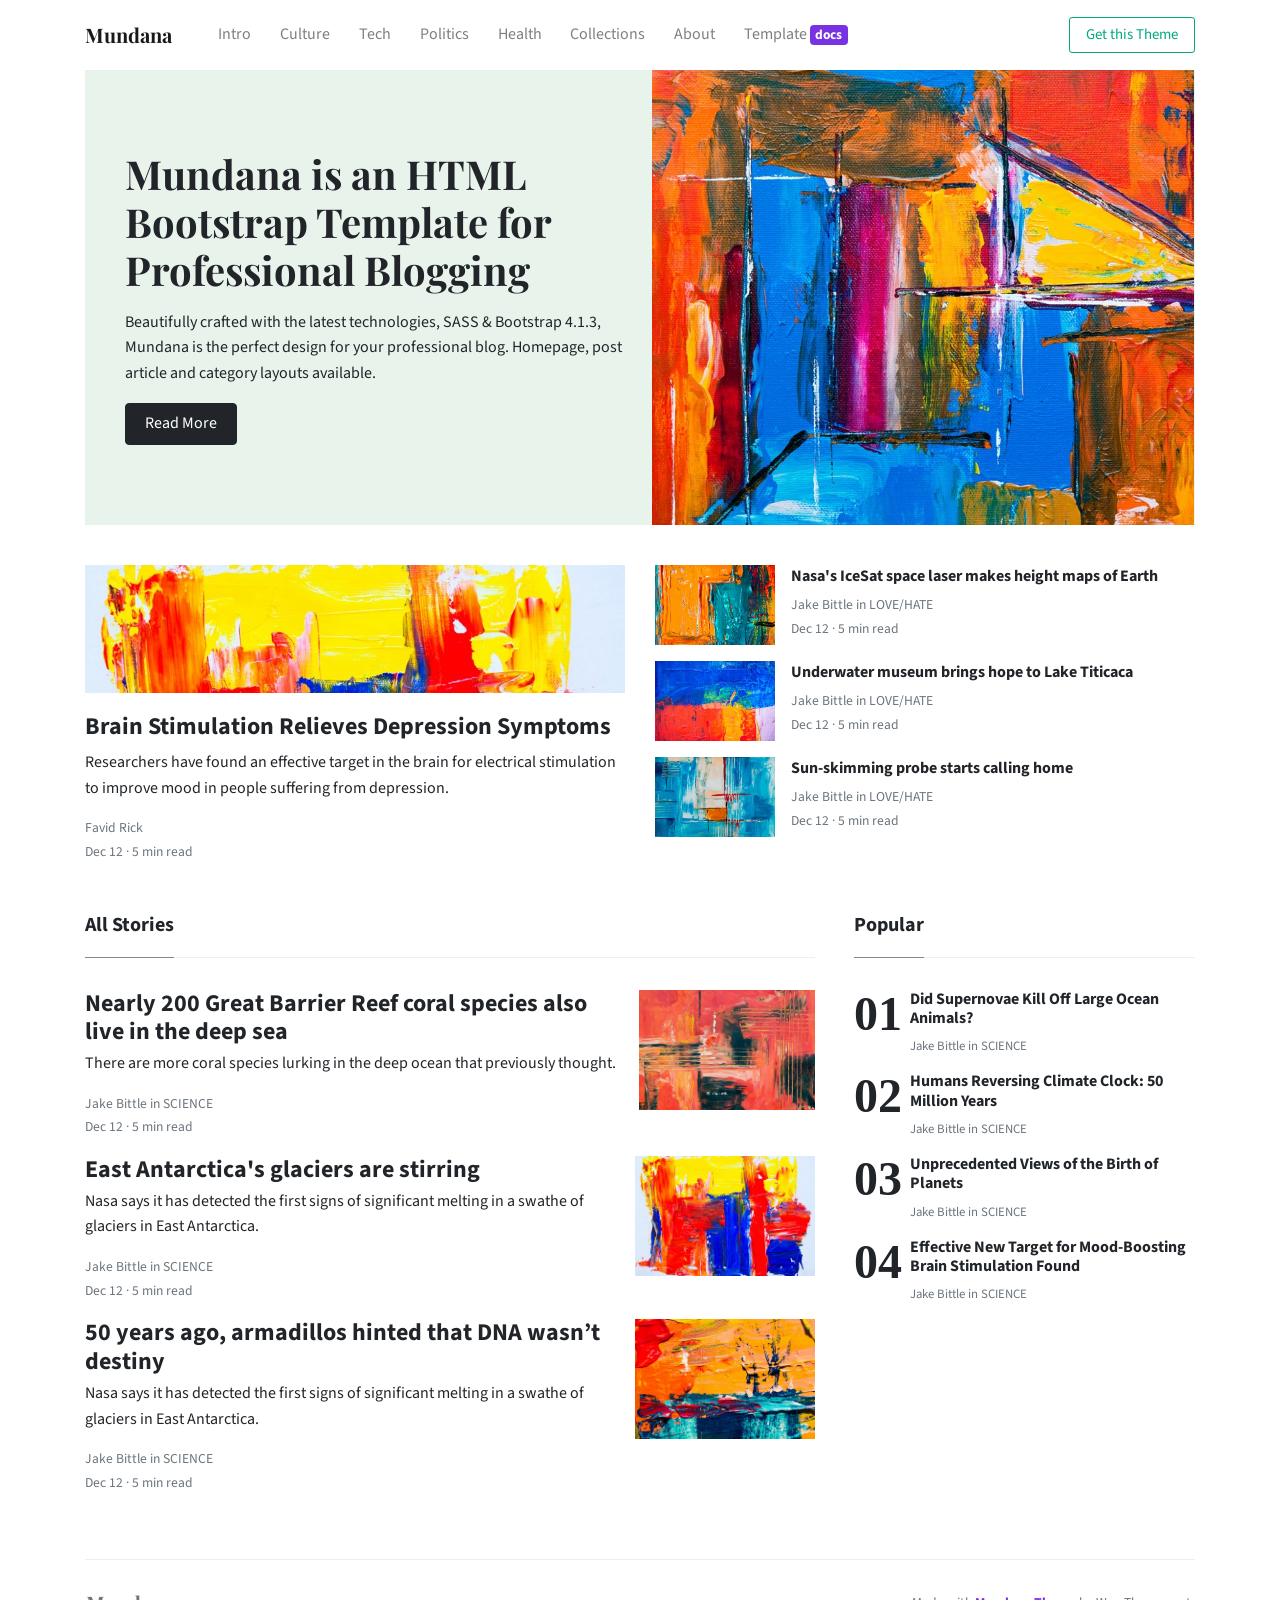
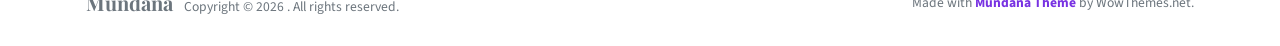
==== commit ed60db58: "add" ====
--- a/index.html
+++ b/index.html
@@ -1,199 +1,278 @@
-<?xml version="1.0"?>
-<!DOCTYPE html PUBLIC "-//W3C//DTD XHTML 1.0 Strict//EN" "http://www.w3.org/TR/xhtml1/DTD/xhtml1-strict.dtd">
-<html xmlns="http://www.w3.org/1999/xhtml" xml:lang="cs" lang="cs">
-<head>
-<title>CrystalX</title>
-<meta http-equiv="content-type" content="text/html; charset=utf-8" />
-<link rel="stylesheet" media="screen,projection" type="text/css" href="css/main.css" />
-<link rel="stylesheet" media="print" type="text/css" href="css/print.css" />
-<link rel="stylesheet" media="aural" type="text/css" href="css/aural.css" />
-</head>
-<body id="www-url-cz">
-<!-- Main -->
-<div id="main" class="box">
-  <!-- Header -->
-  <div id="header">
-    <!-- Logotyp -->
-    <h1 id="logo"><a href="#">Crystal<strong>X</strong><span></span></a></h1>
-    <hr class="noscreen" />
-    <!-- Quick links -->
-    <div class="noscreen noprint">
-      <p><em>Quick links: <a href="#content">content</a>, <a href="#tabs">navigation</a>, <a href="#search">search</a>.</em></p>
-      <hr />
-    </div>
-    <!-- Search -->
-    <div id="search" class="noprint">
-      <form action="#" method="get">
-        <fieldset>
-        <legend>Search</legend>
-        <label><span class="noscreen">Find:</span> <span id="search-input-out">
-        <input type="text" name="" id="search-input" size="30" />
-        </span></label>
-        <input type="image" src="design/search_submit.gif" id="search-submit" value="OK" />
-        </fieldset>
-      </form>
-    </div>
-    <!-- /search -->
-  </div>
-  <!-- /header -->
-  <!-- Main menu (tabs) -->
-  <div id="tabs" class="noprint">
-    <h3 class="noscreen">Navigation</h3>
-    <ul class="box">
-      <li><a href="#">Home<span class="tab-l"></span><span class="tab-r"></span></a></li>
-      <li id="active"><a href="#">Weblog<span class="tab-l"></span><span class="tab-r"></span></a></li>
-      <!-- Active -->
-      <li><a href="#">About Me<span class="tab-l"></span><span class="tab-r"></span></a></li>
-      <li><a href="#">Photos<span class="tab-l"></span><span class="tab-r"></span></a></li>
-      <li><a href="#">Portfolio<span class="tab-l"></span><span class="tab-r"></span></a></li>
-      <li><a href="#">Contact<span class="tab-l"></span><span class="tab-r"></span></a></li>
-      <li><a href="#">Links<span class="tab-l"></span><span class="tab-r"></span></a></li>
-    </ul>
-    <hr class="noscreen" />
-  </div>
-  <!-- /tabs -->
-  <!-- Page (2 columns) -->
-  <div id="page" class="box">
-    <div id="page-in" class="box">
-      <div id="strip" class="box noprint">
-        <!-- RSS feeds -->
-        <p id="rss"><strong>RSS:</strong> <a href="#">articles</a> / <a href="#">comments</a></p>
-        <hr class="noscreen" />
-        <!-- Breadcrumbs -->
-        <p id="breadcrumbs">You are here: <a href="#">Home</a> &gt; <a href="#">Category</a> &gt; <strong>Page</strong></p>
-        <hr class="noscreen" />
-      </div>
-      <!-- /strip -->
-      <!-- Content -->
-      <div id="content">
-        <!-- Article -->
-        <div class="article">
-          <h2><span><a href="#">This is my best article</a></span></h2>
-          <p class="info noprint"> <span class="date">2007-01-01 @ 00:01</span><span class="noscreen">,</span> <span class="cat"><a href="#">Category</a></span><span class="noscreen">,</span> <span class="user"><a href="#">My name</a></span><span class="noscreen">,</span> <span class="comments"><a href="#">Comments</a></span> </p>
-          <p>Lorem ipsum dolor sit amet, consectetuer adipiscing elit. Aliquam pellentesque enim blandit enim bibendum blandit.
-            Integer eu leo ac est aliquet imperdiet. Quisque nec justo id augue posuere malesuada. Nullam ac metus. Cras non leo
-            ut est placerat condimentum. Aliquam ut enim. Quisque non sapien in enim eleifend faucibus. Pellentesque sodales. Mauris
-            auctor arcu sit amet felis. Donec eget enim ut lacus pharetra condimentum. Nulla in felis vel tortor imperdiet consectetuer.
-            Sed id ante.</p>
-          <p class="btn-more box noprint"><strong><a href="#">Continue</a></strong></p>
-        </div>
-        <!-- /article -->
-        <hr class="noscreen" />
-        <!-- Article -->
-        <div class="article">
-          <h2><span><a href="#">This is my third article</a></span></h2>
-          <p class="info noprint"> <span class="date">2007-01-01 @ 00:01</span><span class="noscreen">,</span> <span class="cat"><a href="#">Category</a></span><span class="noscreen">,</span> <span class="user"><a href="#">My name</a></span><span class="noscreen">,</span> <span class="comments"><a href="#">Comments</a></span> </p>
-          <p>Lorem ipsum dolor sit amet, consectetuer adipiscing elit. Aliquam pellentesque enim blandit enim bibendum blandit.
-            Integer eu leo ac est aliquet imperdiet. Quisque nec justo id augue posuere malesuada. Nullam ac metus. Cras non leo
-            ut est placerat condimentum. Aliquam ut enim. Quisque non sapien in enim eleifend faucibus. Pellentesque sodales. Mauris
-            auctor arcu sit amet felis. Donec eget enim ut lacus pharetra condimentum. Nulla in felis vel tortor imperdiet consectetuer.
-            Sed id ante.</p>
-          <p class="btn-more box noprint"><strong><a href="#">Continue</a></strong></p>
-        </div>
-        <!-- /article -->
-        <hr class="noscreen" />
-        <!-- Article -->
-        <div class="article">
-          <h2><span><a href="#">This is my second article</a></span></h2>
-          <p class="info noprint"> <span class="date">2007-01-01 @ 00:01</span><span class="noscreen">,</span> <span class="cat"><a href="#">Category</a></span><span class="noscreen">,</span> <span class="user"><a href="#">My name</a></span><span class="noscreen">,</span> <span class="comments"><a href="#">Comments</a></span> </p>
-          <p>Lorem ipsum dolor sit amet, consectetuer adipiscing elit. Aliquam pellentesque enim blandit enim bibendum blandit.
-            Integer eu leo ac est aliquet imperdiet. Quisque nec justo id augue posuere malesuada. Nullam ac metus. Cras non leo
-            ut est placerat condimentum. Aliquam ut enim. Quisque non sapien in enim eleifend faucibus. Pellentesque sodales. Mauris
-            auctor arcu sit amet felis. Donec eget enim ut lacus pharetra condimentum. Nulla in felis vel tortor imperdiet consectetuer.
-            Sed id ante.</p>
-          <p class="btn-more box noprint"><strong><a href="#">Continue</a></strong></p>
-        </div>
-        <!-- /article -->
-        <hr class="noscreen" />
-        <!-- Article -->
-        <div class="article">
-          <h2><span><a href="#">This is my first article</a></span></h2>
-          <p class="info noprint"> <span class="date">2007-01-01 @ 00:01</span><span class="noscreen">,</span> <span class="cat"><a href="#">Category</a></span><span class="noscreen">,</span> <span class="user"><a href="#">My name</a></span><span class="noscreen">,</span> <span class="comments"><a href="#">Comments</a></span> </p>
-          <p>Lorem ipsum dolor sit amet, consectetuer adipiscing elit. Aliquam pellentesque enim blandit enim bibendum blandit.
-            Integer eu leo ac est aliquet imperdiet. Quisque nec justo id augue posuere malesuada. Nullam ac metus. Cras non leo
-            ut est placerat condimentum. Aliquam ut enim. Quisque non sapien in enim eleifend faucibus. Pellentesque sodales. Mauris
-            auctor arcu sit amet felis. Donec eget enim ut lacus pharetra condimentum. Nulla in felis vel tortor imperdiet consectetuer.
-            Sed id ante.</p>
-          <p class="btn-more box noprint"><strong><a href="#">Continue</a></strong></p>
-        </div>
-        <!-- /article -->
-        <hr class="noscreen" />
-      </div>
-      <!-- /content -->
-      <!-- Right column -->
-      <div id="col" class="noprint">
-        <div id="col-in">
-          <!-- About Me -->
-          <h3><span><a href="#">About Me</a></span></h3>
-          <div id="about-me">
-            <p><img src="design/tmp_photo.gif" id="me" alt="Yeah, it´s me!" /> <strong>John Doe</strong><br />
-              Age: 26<br />
-              Dallas, TX<br />
-              <a href="#">Profile on MySpace</a></p>
-          </div>
-          <!-- /about-me -->
-          <hr class="noscreen" />
-          <!-- Category -->
-          <h3 ><span>Category</span></h3>
-          <ul id="category">
-            <li id="category-active"><a href="#">Selected category</a></li>
-            <!-- Active -->
-            <li><a href="#">Category</a></li>
-            <li><a href="#">Category</a></li>
-            <li><a href="#">Category</a></li>
-            <li><a href="#">Category</a></li>
-          </ul>
-          <hr class="noscreen" />
-          <!-- Archive -->
-          <h3><span>Archive</span></h3>
-          <ul id="archive">
-            <li><a href="#">January 2007</a></li>
-            <li><a href="#">December 2006</a></li>
-            <li><a href="#">November 2006</a></li>
-            <li><a href="#">October 2006</a></li>
-            <li><a href="#">September 2006</a></li>
-            <li id="archive-active"><a href="#">August 2006</a></li>
-            <!-- Active -->
-            <li><a href="#">July 2006</a></li>
-            <li><a href="#">June 2006</a></li>
-            <li><a href="#">May 2006</a></li>
-            <li><a href="#">April 2006</a></li>
-            <li><a href="#">March 2006</a></li>
-            <li><a href="#">February 2006</a></li>
-            <li><a href="#">January 2006</a></li>
-          </ul>
-          <hr class="noscreen" />
-          <!-- Links -->
-          <h3><span>Links</span></h3>
-          <ul id="links">
-            <li><a href="#">Something</a></li>
-            <li><a href="#">Something</a></li>
-            <li><a href="#">Something</a></li>
-            <li><a href="#">Something</a></li>
-            <li><a href="#">Something</a></li>
-          </ul>
-          <hr class="noscreen" />
-        </div>
-        <!-- /col-in -->
-      </div>
-      <!-- /col -->
-    </div>
-    <!-- /page-in -->
-  </div>
-  <!-- /page -->
-  <!-- Footer -->
-  <div id="footer">
-    <div id="top" class="noprint">
-      <p><span class="noscreen">Back on top</span> <a href="#header" title="Back on top ^">^<span></span></a></p>
-    </div>
-    <hr class="noscreen" />
-    <p id="createdby">created by <a href="http://www.nuvio.cz">Nuvio | Webdesign</a>
-      <!-- DON´T REMOVE, PLEASE! -->
-    </p>
-    <p id="copyright">&copy; 2007 <a href="#">My Name</a></p>
-  </div>
-  <!-- /footer -->
-</div>
-<!-- /main -->
-</body>
-</html>
+<!DOCTYPE html>
+<html lang="en">
+<head>
+<meta charset="utf-8"/>
+<link rel="apple-touch-icon" sizes="76x76" href="./assets/img/favicon.ico">
+<link rel="icon" type="image/png" href="./assets/img/favicon.ico">
+<meta http-equiv="X-UA-Compatible" content="IE=edge,chrome=1"/>
+<title>Mundana Template by WowThemesNet</title>
+<meta content='width=device-width, initial-scale=1.0, maximum-scale=1.0, user-scalable=0, shrink-to-fit=no' name='viewport'/>
+<!-- Google Font -->
+<link href="https://fonts.googleapis.com/css?family=Playfair+Display:400,700|Source+Sans+Pro:400,600,700" rel="stylesheet">
+<!-- Font Awesome Icons -->
+<link rel="stylesheet" href="https://use.fontawesome.com/releases/v5.3.1/css/all.css" integrity="sha384-mzrmE5qonljUremFsqc01SB46JvROS7bZs3IO2EmfFsd15uHvIt+Y8vEf7N7fWAU" crossorigin="anonymous">
+<!-- Main CSS -->
+<link href="./assets/css/main.css" rel="stylesheet"/>
+</head>
+<body>
+<!--------------------------------------
+NAVBAR
+--------------------------------------->
+<nav class="topnav navbar navbar-expand-lg navbar-light bg-white fixed-top">
+<div class="container">
+	<a class="navbar-brand" href="./index.html"><strong>Mundana</strong></a>
+	<button class="navbar-toggler collapsed" type="button" data-toggle="collapse" data-target="#navbarColor02" aria-controls="navbarColor02" aria-expanded="false" aria-label="Toggle navigation">
+	<span class="navbar-toggler-icon"></span>
+	</button>
+	<div class="navbar-collapse collapse" id="navbarColor02" style="">
+		<ul class="navbar-nav mr-auto d-flex align-items-center">
+			<li class="nav-item">
+			<a class="nav-link" href="./index.html">Intro <span class="sr-only">(current)</span></a>
+			</li>
+			<li class="nav-item">
+			<a class="nav-link" href="./article.html">Culture</a>
+			</li>
+			<li class="nav-item">
+			<a class="nav-link" href="./article.html">Tech</a>
+			</li>
+			<li class="nav-item">
+			<a class="nav-link" href="./article.html">Politics</a>
+			</li>
+			<li class="nav-item">
+			<a class="nav-link" href="./article.html">Health</a>
+			</li>
+			<li class="nav-item">
+			<a class="nav-link" href="./article.html">Collections</a>
+			</li>            
+			<li class="nav-item">
+			<a class="nav-link" href="./about.html">About</a>
+			</li>
+			<li class="nav-item">
+			<a class="nav-link" href="./docs.html">Template <span class="badge badge-secondary">docs</span></a>
+			</li>
+		</ul>
+		<ul class="navbar-nav ml-auto d-flex align-items-center">
+			<li class="nav-item highlight">
+			<a class="nav-link" href="https://www.wowthemes.net/mundana-free-html-bootstrap-template/">Get this Theme</a>
+			</li>
+		</ul>
+	</div>
+</div>
+</nav>
+<!-- End Navbar -->
+    
+    
+<!--------------------------------------
+HEADER
+--------------------------------------->
+<div class="container">
+	<div class="jumbotron jumbotron-fluid mb-3 pt-0 pb-0 bg-lightblue position-relative">
+		<div class="pl-4 pr-0 h-100 tofront">
+			<div class="row justify-content-between">
+				<div class="col-md-6 pt-6 pb-6 align-self-center">
+					<h1 class="secondfont mb-3 font-weight-bold">Mundana is an HTML Bootstrap Template for Professional Blogging</h1>
+					<p class="mb-3">
+						Beautifully crafted with the latest technologies, SASS & Bootstrap 4.1.3, Mundana is the perfect design for your professional blog. Homepage, post article and category layouts available.
+					</p>
+					<a href="./article.html" class="btn btn-dark">Read More</a>
+				</div>
+				<div class="col-md-6 d-none d-md-block pr-0" style="background-size:cover;background-image:url(./assets/img/demo/home.jpg);">	</div>
+			</div>
+		</div>
+	</div>
+</div>
+<!-- End Header -->
+    
+    
+<!--------------------------------------
+MAIN
+--------------------------------------->
+    
+<div class="container pt-4 pb-4">
+	<div class="row">
+		<div class="col-lg-6">
+			<div class="card border-0 mb-4 box-shadow h-xl-300">              
+                <div style="background-image: url(./assets/img/demo/1.jpg); height: 150px;    background-size: cover;    background-repeat: no-repeat;"></div>               
+				<div class="card-body px-0 pb-0 d-flex flex-column align-items-start">
+					<h2 class="h4 font-weight-bold">
+					<a class="text-dark" href="./article.html">Brain Stimulation Relieves Depression Symptoms</a>
+					</h2>
+					<p class="card-text">
+						 Researchers have found an effective target in the brain for electrical stimulation to improve mood in people suffering from depression.
+					</p>
+					<div>
+						<small class="d-block"><a class="text-muted" href="./author.html">Favid Rick</a></small>
+						<small class="text-muted">Dec 12 &middot; 5 min read</small>
+					</div>
+				</div>
+			</div>
+		</div>
+		<div class="col-lg-6">
+			<div class="flex-md-row mb-4 box-shadow h-xl-300">
+				<div class="mb-3 d-flex align-items-center">
+					<img height="80" src="./assets/img/demo/blog4.jpg">
+					<div class="pl-3">
+						<h2 class="mb-2 h6 font-weight-bold">
+						<a class="text-dark" href="./article.html">Nasa's IceSat space laser makes height maps of Earth</a>
+						</h2>
+						<div class="card-text text-muted small">
+							 Jake Bittle in LOVE/HATE
+						</div>
+						<small class="text-muted">Dec 12 &middot; 5 min read</small>
+					</div>
+				</div>
+				<div class="mb-3 d-flex align-items-center">
+					<img height="80" src="./assets/img/demo/blog5.jpg">
+					<div class="pl-3">
+						<h2 class="mb-2 h6 font-weight-bold">
+						<a class="text-dark" href="./article.html">Underwater museum brings hope to Lake Titicaca</a>
+						</h2>
+						<div class="card-text text-muted small">
+							 Jake Bittle in LOVE/HATE
+						</div>
+						<small class="text-muted">Dec 12 &middot; 5 min read</small>
+					</div>
+				</div>
+				<div class="mb-3 d-flex align-items-center">
+					<img height="80" src="./assets/img/demo/blog6.jpg">
+					<div class="pl-3">
+						<h2 class="mb-2 h6 font-weight-bold">
+						<a class="text-dark" href="./article.html">Sun-skimming probe starts calling home</a>
+						</h2>
+						<div class="card-text text-muted small">
+							 Jake Bittle in LOVE/HATE
+						</div>
+						<small class="text-muted">Dec 12 &middot; 5 min read</small>
+					</div>
+				</div>
+			</div>
+		</div>
+	</div>
+</div>
+    
+<div class="container">
+	<div class="row justify-content-between">
+		<div class="col-md-8">
+			<h5 class="font-weight-bold spanborder"><span>All Stories</span></h5>
+			<div class="mb-3 d-flex justify-content-between">
+				<div class="pr-3">
+					<h2 class="mb-1 h4 font-weight-bold">
+					<a class="text-dark" href="./article.html">Nearly 200 Great Barrier Reef coral species also live in the deep sea</a>
+					</h2>
+					<p>
+						There are more coral species lurking in the deep ocean that previously thought.
+					</p>
+					<div class="card-text text-muted small">
+						 Jake Bittle in SCIENCE
+					</div>
+					<small class="text-muted">Dec 12 &middot; 5 min read</small>
+				</div>
+				<img height="120" src="./assets/img/demo/blog8.jpg">
+			</div>
+			<div class="mb-3 d-flex justify-content-between">
+				<div class="pr-3">
+					<h2 class="mb-1 h4 font-weight-bold">
+					<a class="text-dark" href="./article.html">East Antarctica's glaciers are stirring</a>
+					</h2>
+					<p>
+						Nasa says it has detected the first signs of significant melting in a swathe of glaciers in East Antarctica.
+					</p>
+					<div class="card-text text-muted small">
+						 Jake Bittle in SCIENCE
+					</div>
+					<small class="text-muted">Dec 12 &middot; 5 min read</small>
+				</div>
+				<img height="120" src="./assets/img/demo/1.jpg">
+			</div>
+			<div class="mb-3 d-flex justify-content-between">
+				<div class="pr-3">
+					<h2 class="mb-1 h4 font-weight-bold">
+					<a class="text-dark" href="./article.html">50 years ago, armadillos hinted that DNA wasn’t destiny</a>
+					</h2>
+					<p>
+						Nasa says it has detected the first signs of significant melting in a swathe of glaciers in East Antarctica.
+					</p>
+					<div class="card-text text-muted small">
+						 Jake Bittle in SCIENCE
+					</div>
+					<small class="text-muted">Dec 12 &middot; 5 min read</small>
+				</div>
+				<img height="120" src="./assets/img/demo/5.jpg">
+			</div>
+		</div>
+		<div class="col-md-4 pl-4">
+            <h5 class="font-weight-bold spanborder"><span>Popular</span></h5>
+			<ol class="list-featured">
+				<li>
+				<span>
+				<h6 class="font-weight-bold">
+				<a href="./article.html" class="text-dark">Did Supernovae Kill Off Large Ocean Animals?</a>
+				</h6>
+				<p class="text-muted">
+					Jake Bittle in SCIENCE
+				</p>
+				</span>
+				</li>
+				<li>
+				<span>
+				<h6 class="font-weight-bold">
+				<a href="./article.html" class="text-dark">Humans Reversing Climate Clock: 50 Million Years</a>
+				</h6>
+				<p class="text-muted">
+					Jake Bittle in SCIENCE
+				</p>
+				</span>
+				</li>
+				<li>
+				<span>
+				<h6 class="font-weight-bold">
+				<a href="./article.html" class="text-dark">Unprecedented Views of the Birth of Planets</a>
+				</h6>
+				<p class="text-muted">
+					Jake Bittle in SCIENCE
+				</p>
+				</span>
+				</li>
+				<li>
+				<span>
+				<h6 class="font-weight-bold">
+				<a href="./article.html" class="text-dark">Effective New Target for Mood-Boosting Brain Stimulation Found</a>
+				</h6>
+				<p class="text-muted">
+					Jake Bittle in SCIENCE
+				</p>
+				</span>
+				</li>
+			</ol>
+		</div>
+	</div>
+</div>
+    
+<!--------------------------------------
+FOOTER
+--------------------------------------->
+<div class="container mt-5">
+	<footer class="bg-white border-top p-3 text-muted small">
+	<div class="row align-items-center justify-content-between">
+		<div>
+            <span class="navbar-brand mr-2"><strong>Mundana</strong></span> Copyright &copy;
+			<script>document.write(new Date().getFullYear())</script>
+			 . All rights reserved.
+		</div>
+		<div>
+			Made with <a target="_blank" class="text-secondary font-weight-bold" href="https://www.wowthemes.net/mundana-free-html-bootstrap-template/">Mundana Theme</a> by WowThemes.net.
+		</div>
+	</div>
+	</footer>
+</div>
+<!-- End Footer -->
+    
+<!--------------------------------------
+JAVASCRIPTS
+--------------------------------------->
+<script src="./assets/js/vendor/jquery.min.js" type="text/javascript"></script>
+<script src="./assets/js/vendor/popper.min.js" type="text/javascript"></script>
+<script src="./assets/js/vendor/bootstrap.min.js" type="text/javascript"></script>
+<script src="./assets/js/functions.js" type="text/javascript"></script>
+</body>
+</html>
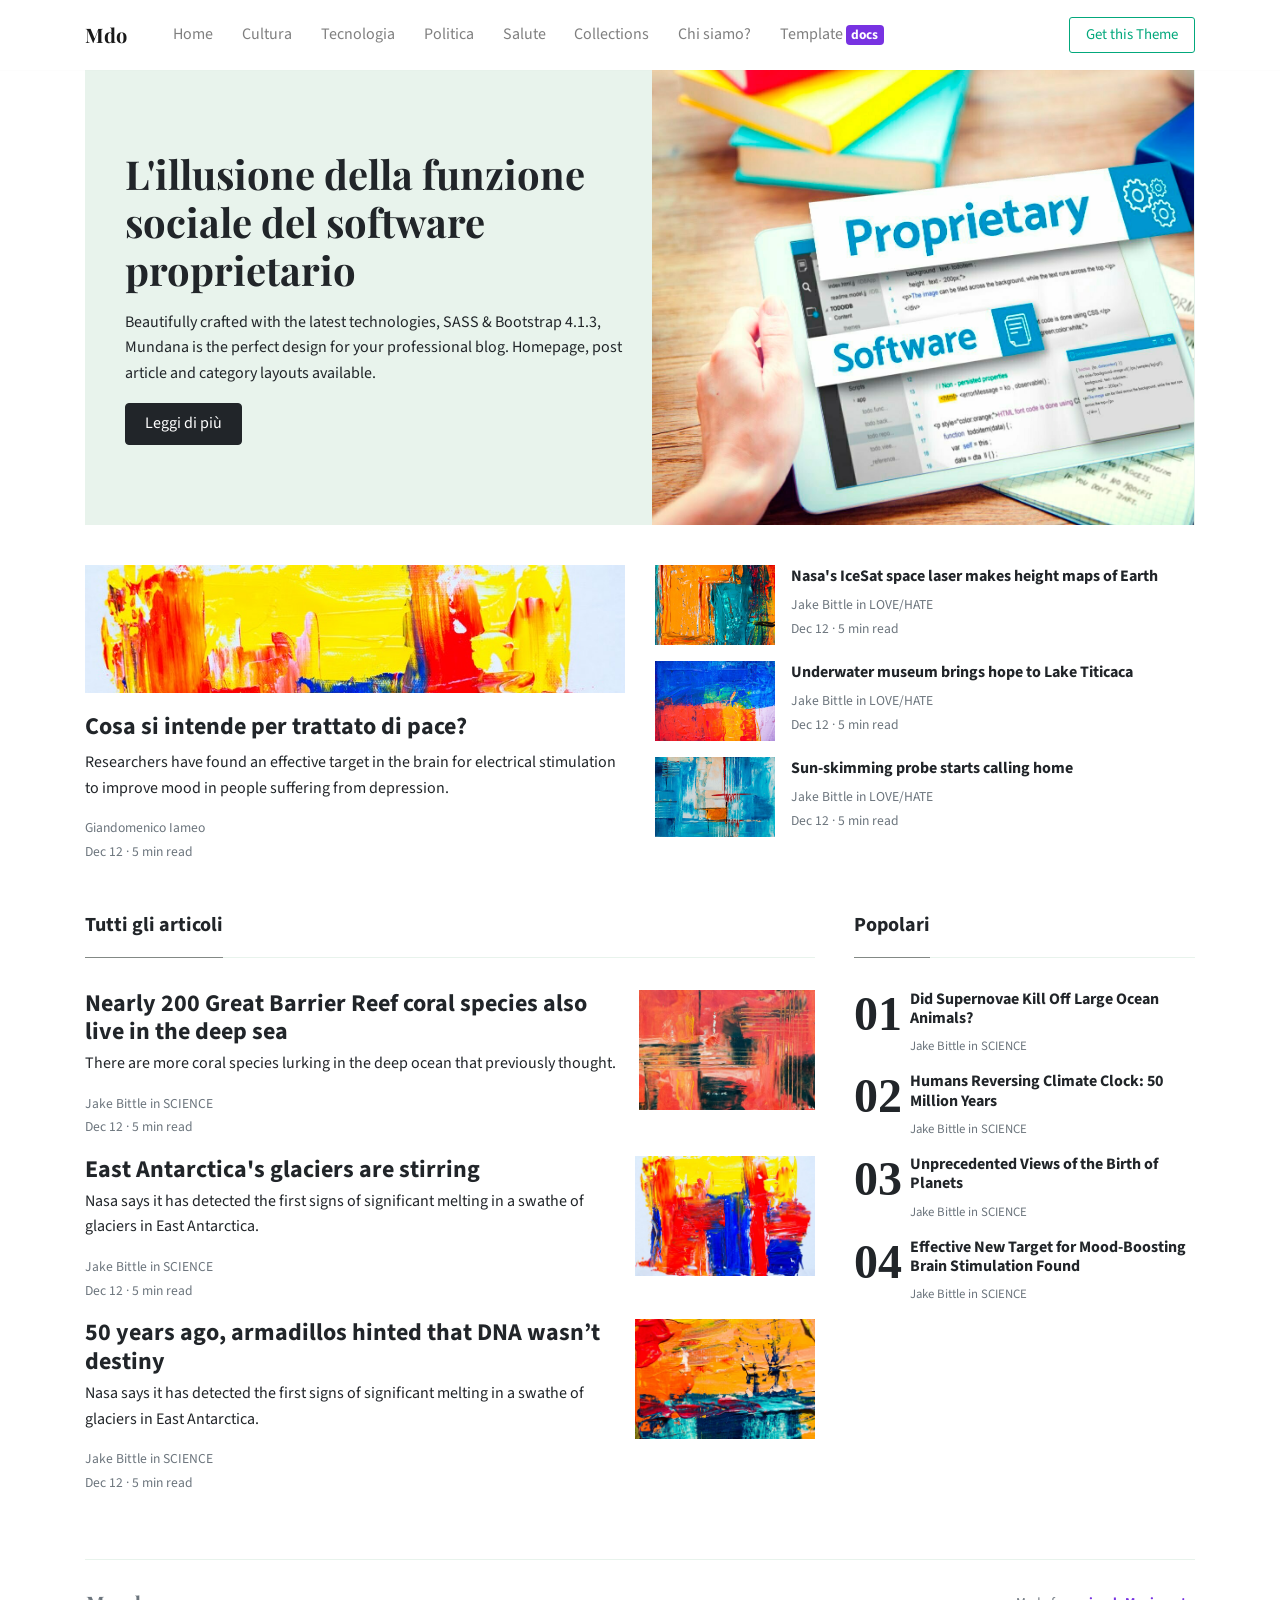
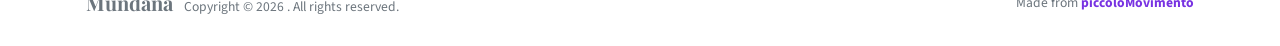
==== commit 65351b0a: "update" ====
--- a/index.html
+++ b/index.html
@@ -1,11 +1,11 @@
 <!DOCTYPE html>
-<html lang="en">
+<html lang="it">
 <head>
-<meta charset="utf-8"/>
+<meta charset="utf-8">
 <link rel="apple-touch-icon" sizes="76x76" href="./assets/img/favicon.ico">
 <link rel="icon" type="image/png" href="./assets/img/favicon.ico">
 <meta http-equiv="X-UA-Compatible" content="IE=edge,chrome=1"/>
-<title>Mundana Template by WowThemesNet</title>
+<title>Mdo</title>
 <meta content='width=device-width, initial-scale=1.0, maximum-scale=1.0, user-scalable=0, shrink-to-fit=no' name='viewport'/>
 <!-- Google Font -->
 <link href="https://fonts.googleapis.com/css?family=Playfair+Display:400,700|Source+Sans+Pro:400,600,700" rel="stylesheet">
@@ -20,32 +20,32 @@
 --------------------------------------->
 <nav class="topnav navbar navbar-expand-lg navbar-light bg-white fixed-top">
 <div class="container">
-	<a class="navbar-brand" href="./index.html"><strong>Mundana</strong></a>
+	<a class="navbar-brand" href="./index.html"><strong>Mdo</strong></a>
 	<button class="navbar-toggler collapsed" type="button" data-toggle="collapse" data-target="#navbarColor02" aria-controls="navbarColor02" aria-expanded="false" aria-label="Toggle navigation">
-	<span class="navbar-toggler-icon"></span>
+		<span class="navbar-toggler-icon"></span>
 	</button>
 	<div class="navbar-collapse collapse" id="navbarColor02" style="">
 		<ul class="navbar-nav mr-auto d-flex align-items-center">
 			<li class="nav-item">
-			<a class="nav-link" href="./index.html">Intro <span class="sr-only">(current)</span></a>
-			</li>
-			<li class="nav-item">
-			<a class="nav-link" href="./article.html">Culture</a>
-			</li>
-			<li class="nav-item">
-			<a class="nav-link" href="./article.html">Tech</a>
-			</li>
-			<li class="nav-item">
-			<a class="nav-link" href="./article.html">Politics</a>
-			</li>
-			<li class="nav-item">
-			<a class="nav-link" href="./article.html">Health</a>
+			<a class="nav-link" href="./index.html">Home <span class="sr-only">(current)</span></a>
+			</li>
+			<li class="nav-item">
+			<a class="nav-link" href="./article.html">Cultura</a>
+			</li>
+			<li class="nav-item">
+			<a class="nav-link" href="./article.html">Tecnologia</a>
+			</li>
+			<li class="nav-item">
+			<a class="nav-link" href="./article.html">Politica</a>
+			</li>
+			<li class="nav-item">
+			<a class="nav-link" href="./article.html">Salute</a>
 			</li>
 			<li class="nav-item">
 			<a class="nav-link" href="./article.html">Collections</a>
 			</li>            
 			<li class="nav-item">
-			<a class="nav-link" href="./about.html">About</a>
+			<a class="nav-link" href="./about.html">Chi siamo?</a>
 			</li>
 			<li class="nav-item">
 			<a class="nav-link" href="./docs.html">Template <span class="badge badge-secondary">docs</span></a>
@@ -70,13 +70,13 @@
 		<div class="pl-4 pr-0 h-100 tofront">
 			<div class="row justify-content-between">
 				<div class="col-md-6 pt-6 pb-6 align-self-center">
-					<h1 class="secondfont mb-3 font-weight-bold">Mundana is an HTML Bootstrap Template for Professional Blogging</h1>
+					<h1 class="secondfont mb-3 font-weight-bold">L'illusione della funzione sociale del software proprietario</h1>
 					<p class="mb-3">
 						Beautifully crafted with the latest technologies, SASS & Bootstrap 4.1.3, Mundana is the perfect design for your professional blog. Homepage, post article and category layouts available.
 					</p>
-					<a href="./article.html" class="btn btn-dark">Read More</a>
-				</div>
-				<div class="col-md-6 d-none d-md-block pr-0" style="background-size:cover;background-image:url(./assets/img/demo/home.jpg);">	</div>
+					<a href="./article.html" class="btn btn-dark">Leggi di più</a>
+				</div>
+				<div class="col-md-6 d-none d-md-block pr-0" style="background-size:cover;background-image:url(./assets/img/demo/7.jpg);">	</div>
 			</div>
 		</div>
 	</div>
@@ -92,16 +92,18 @@
 	<div class="row">
 		<div class="col-lg-6">
 			<div class="card border-0 mb-4 box-shadow h-xl-300">              
-                <div style="background-image: url(./assets/img/demo/1.jpg); height: 150px;    background-size: cover;    background-repeat: no-repeat;"></div>               
+                <div style="background-image: url(./assets/img/demo/1.jpg); height: 150px;    background-size: cover;    background-repeat: no-repeat;"></div>
 				<div class="card-body px-0 pb-0 d-flex flex-column align-items-start">
 					<h2 class="h4 font-weight-bold">
-					<a class="text-dark" href="./article.html">Brain Stimulation Relieves Depression Symptoms</a>
+					<a class="text-dark" href="./article.html">Cosa si intende per trattato di pace?</a>
 					</h2>
 					<p class="card-text">
 						 Researchers have found an effective target in the brain for electrical stimulation to improve mood in people suffering from depression.
 					</p>
 					<div>
-						<small class="d-block"><a class="text-muted" href="./author.html">Favid Rick</a></small>
+						<div class="card-text text-muted small">
+							Giandomenico Iameo
+						</div>
 						<small class="text-muted">Dec 12 &middot; 5 min read</small>
 					</div>
 				</div>
@@ -153,7 +155,7 @@
 <div class="container">
 	<div class="row justify-content-between">
 		<div class="col-md-8">
-			<h5 class="font-weight-bold spanborder"><span>All Stories</span></h5>
+			<h5 class="font-weight-bold spanborder"><span>Tutti gli articoli</span></h5>
 			<div class="mb-3 d-flex justify-content-between">
 				<div class="pr-3">
 					<h2 class="mb-1 h4 font-weight-bold">
@@ -201,7 +203,7 @@
 			</div>
 		</div>
 		<div class="col-md-4 pl-4">
-            <h5 class="font-weight-bold spanborder"><span>Popular</span></h5>
+            <h5 class="font-weight-bold spanborder"><span>Popolari</span></h5>
 			<ol class="list-featured">
 				<li>
 				<span>
@@ -260,7 +262,7 @@
 			 . All rights reserved.
 		</div>
 		<div>
-			Made with <a target="_blank" class="text-secondary font-weight-bold" href="https://www.wowthemes.net/mundana-free-html-bootstrap-template/">Mundana Theme</a> by WowThemes.net.
+			Made from <a target="_blank" class="text-secondary font-weight-bold" href="https://www.wowthemes.net/mundana-free-html-bootstrap-template/">piccoloMovimento</a>
 		</div>
 	</div>
 	</footer>
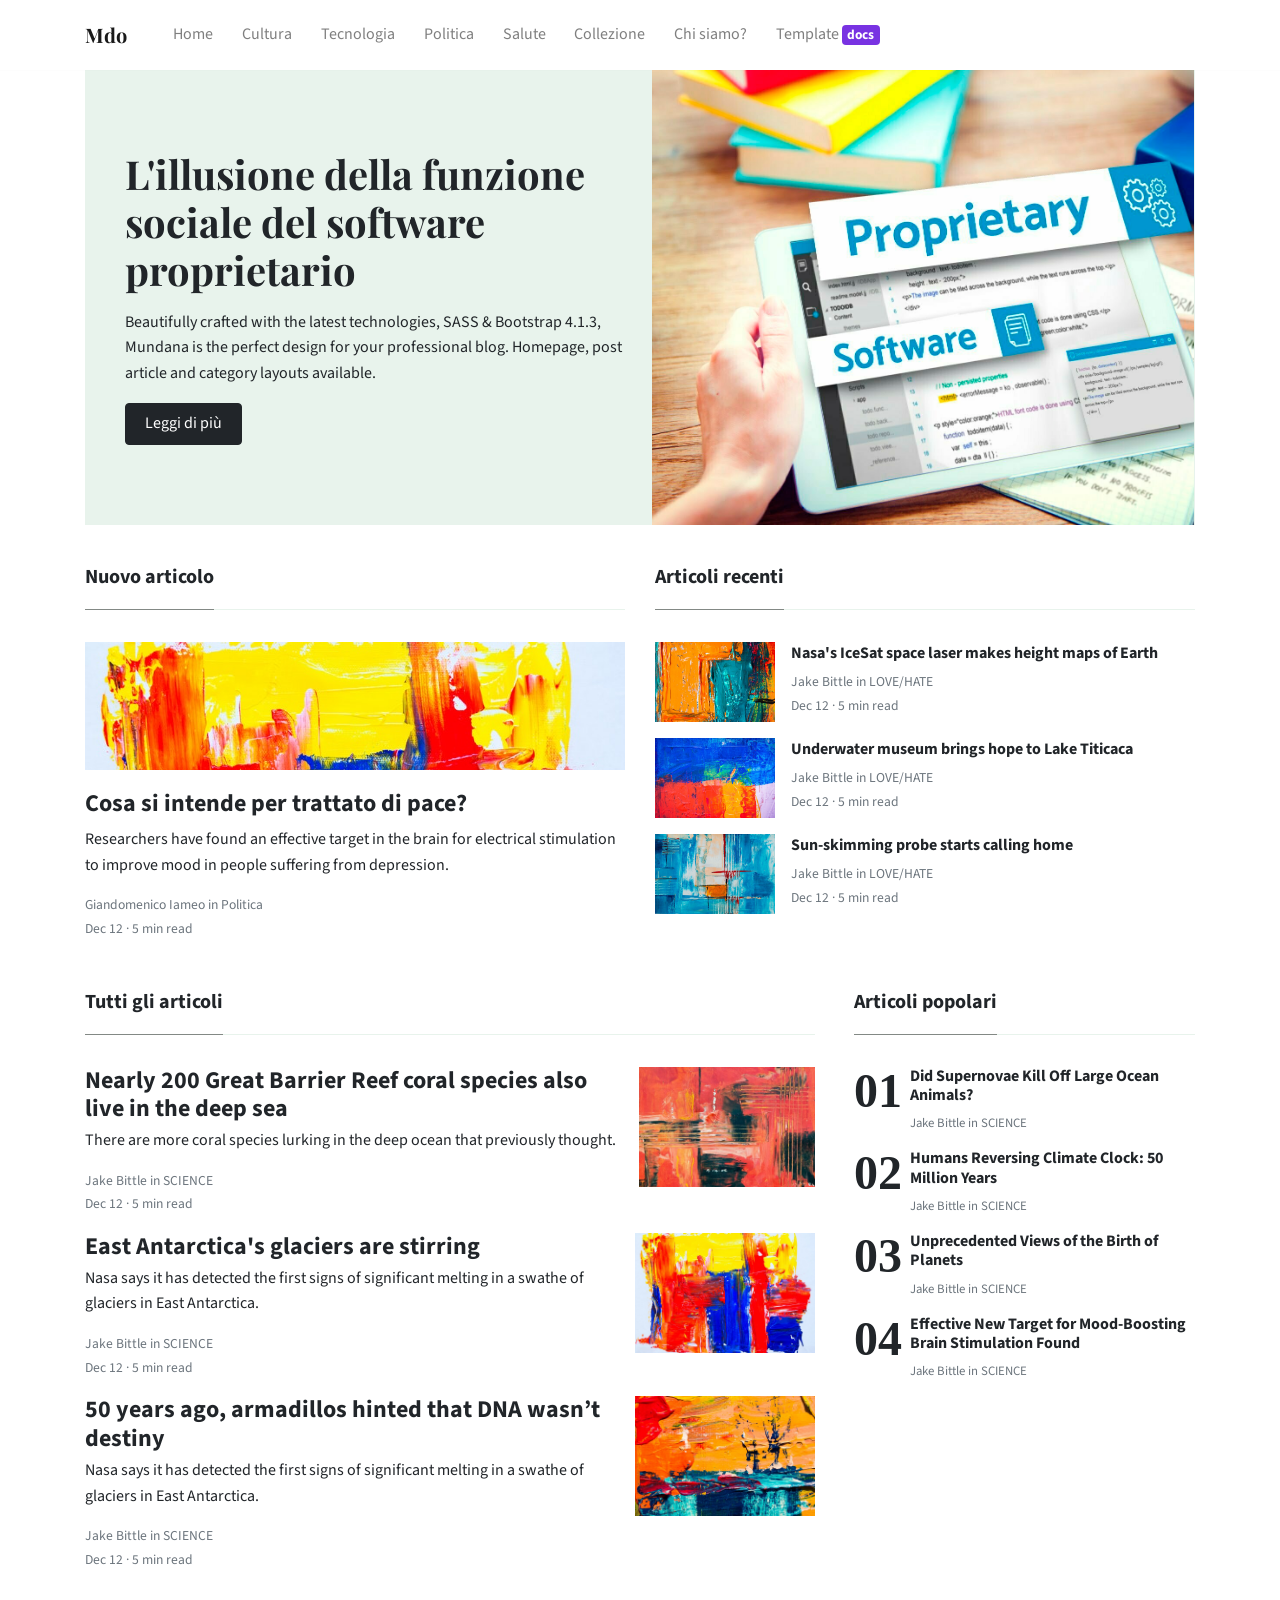
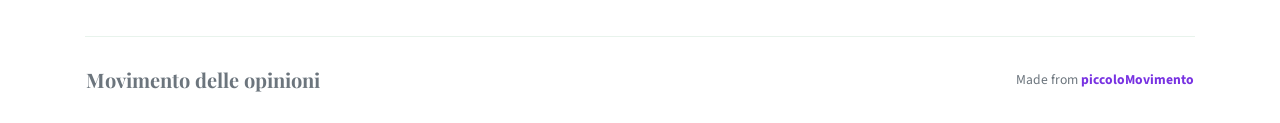
==== commit fd05d9da: "update" ====
--- a/index.html
+++ b/index.html
@@ -42,18 +42,13 @@
 			<a class="nav-link" href="./article.html">Salute</a>
 			</li>
 			<li class="nav-item">
-			<a class="nav-link" href="./article.html">Collections</a>
+			<a class="nav-link" href="./article.html">Collezione</a>
 			</li>            
 			<li class="nav-item">
 			<a class="nav-link" href="./about.html">Chi siamo?</a>
 			</li>
 			<li class="nav-item">
 			<a class="nav-link" href="./docs.html">Template <span class="badge badge-secondary">docs</span></a>
-			</li>
-		</ul>
-		<ul class="navbar-nav ml-auto d-flex align-items-center">
-			<li class="nav-item highlight">
-			<a class="nav-link" href="https://www.wowthemes.net/mundana-free-html-bootstrap-template/">Get this Theme</a>
 			</li>
 		</ul>
 	</div>
@@ -91,6 +86,7 @@
 <div class="container pt-4 pb-4">
 	<div class="row">
 		<div class="col-lg-6">
+			<h5 class="font-weight-bold spanborder"><span>Nuovo articolo</span></h5>
 			<div class="card border-0 mb-4 box-shadow h-xl-300">              
                 <div style="background-image: url(./assets/img/demo/1.jpg); height: 150px;    background-size: cover;    background-repeat: no-repeat;"></div>
 				<div class="card-body px-0 pb-0 d-flex flex-column align-items-start">
@@ -102,7 +98,7 @@
 					</p>
 					<div>
 						<div class="card-text text-muted small">
-							Giandomenico Iameo
+							Giandomenico Iameo in Politica
 						</div>
 						<small class="text-muted">Dec 12 &middot; 5 min read</small>
 					</div>
@@ -110,6 +106,7 @@
 			</div>
 		</div>
 		<div class="col-lg-6">
+			<h5 class="font-weight-bold spanborder"><span>Articoli recenti</span></h5>
 			<div class="flex-md-row mb-4 box-shadow h-xl-300">
 				<div class="mb-3 d-flex align-items-center">
 					<img height="80" src="./assets/img/demo/blog4.jpg">
@@ -203,7 +200,7 @@
 			</div>
 		</div>
 		<div class="col-md-4 pl-4">
-            <h5 class="font-weight-bold spanborder"><span>Popolari</span></h5>
+            <h5 class="font-weight-bold spanborder"><span>Articoli popolari</span></h5>
 			<ol class="list-featured">
 				<li>
 				<span>
@@ -257,12 +254,10 @@
 	<footer class="bg-white border-top p-3 text-muted small">
 	<div class="row align-items-center justify-content-between">
 		<div>
-            <span class="navbar-brand mr-2"><strong>Mundana</strong></span> Copyright &copy;
-			<script>document.write(new Date().getFullYear())</script>
-			 . All rights reserved.
+            <span class="navbar-brand mr-2"><strong>Movimento delle opinioni</strong></span>
 		</div>
 		<div>
-			Made from <a target="_blank" class="text-secondary font-weight-bold" href="https://www.wowthemes.net/mundana-free-html-bootstrap-template/">piccoloMovimento</a>
+			Made from <a target="_blank" class="text-secondary font-weight-bold" href="https://github.com/piccoloMovimento/">piccoloMovimento</a>
 		</div>
 	</div>
 	</footer>
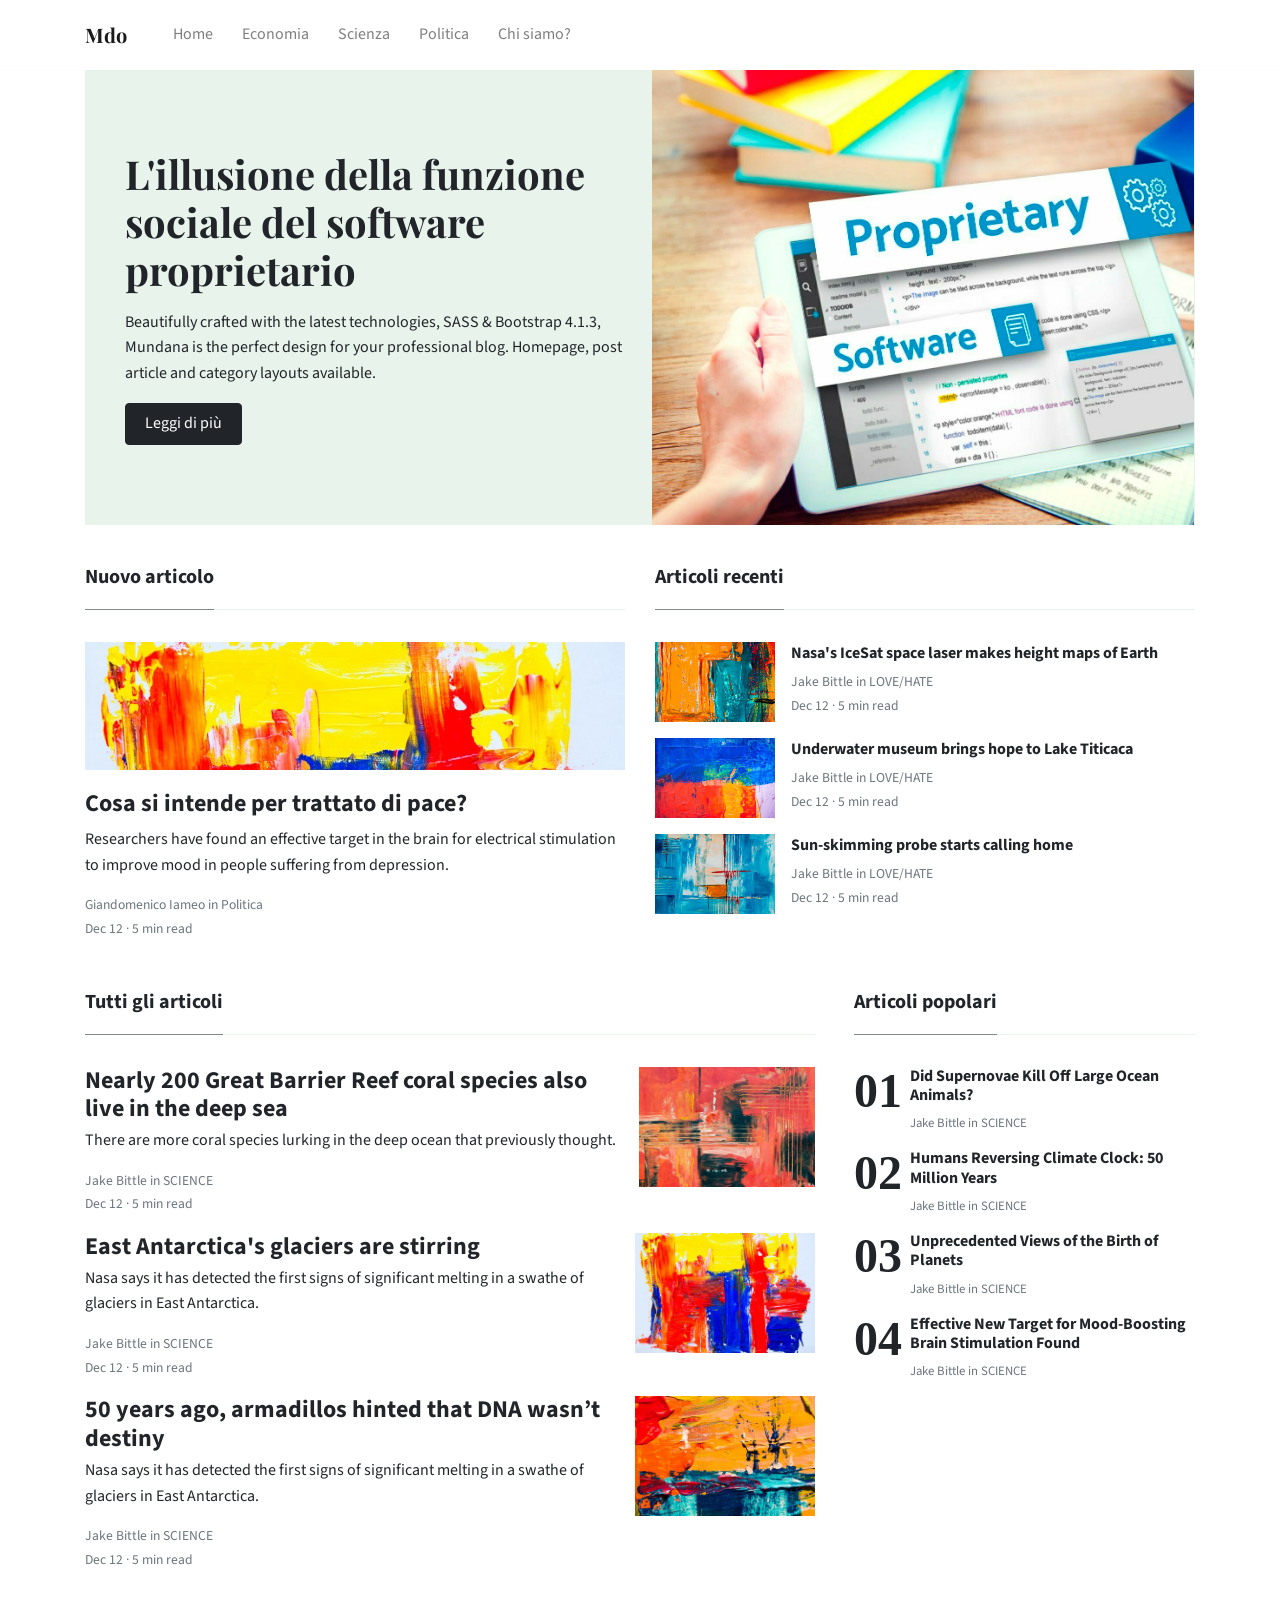
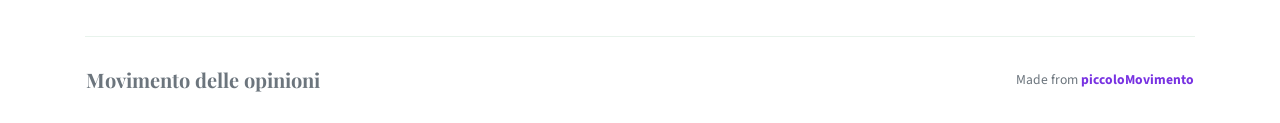
==== commit a0d356cc: "update" ====
--- a/index.html
+++ b/index.html
@@ -30,25 +30,16 @@
 			<a class="nav-link" href="./index.html">Home <span class="sr-only">(current)</span></a>
 			</li>
 			<li class="nav-item">
-			<a class="nav-link" href="./article.html">Cultura</a>
-			</li>
-			<li class="nav-item">
-			<a class="nav-link" href="./article.html">Tecnologia</a>
+			<a class="nav-link" href="./article.html">Economia</a>
+			</li>
+			<li class="nav-item">
+			<a class="nav-link" href="./article.html">Scienza</a>
 			</li>
 			<li class="nav-item">
 			<a class="nav-link" href="./article.html">Politica</a>
 			</li>
 			<li class="nav-item">
-			<a class="nav-link" href="./article.html">Salute</a>
-			</li>
-			<li class="nav-item">
-			<a class="nav-link" href="./article.html">Collezione</a>
-			</li>            
-			<li class="nav-item">
 			<a class="nav-link" href="./about.html">Chi siamo?</a>
-			</li>
-			<li class="nav-item">
-			<a class="nav-link" href="./docs.html">Template <span class="badge badge-secondary">docs</span></a>
 			</li>
 		</ul>
 	</div>
